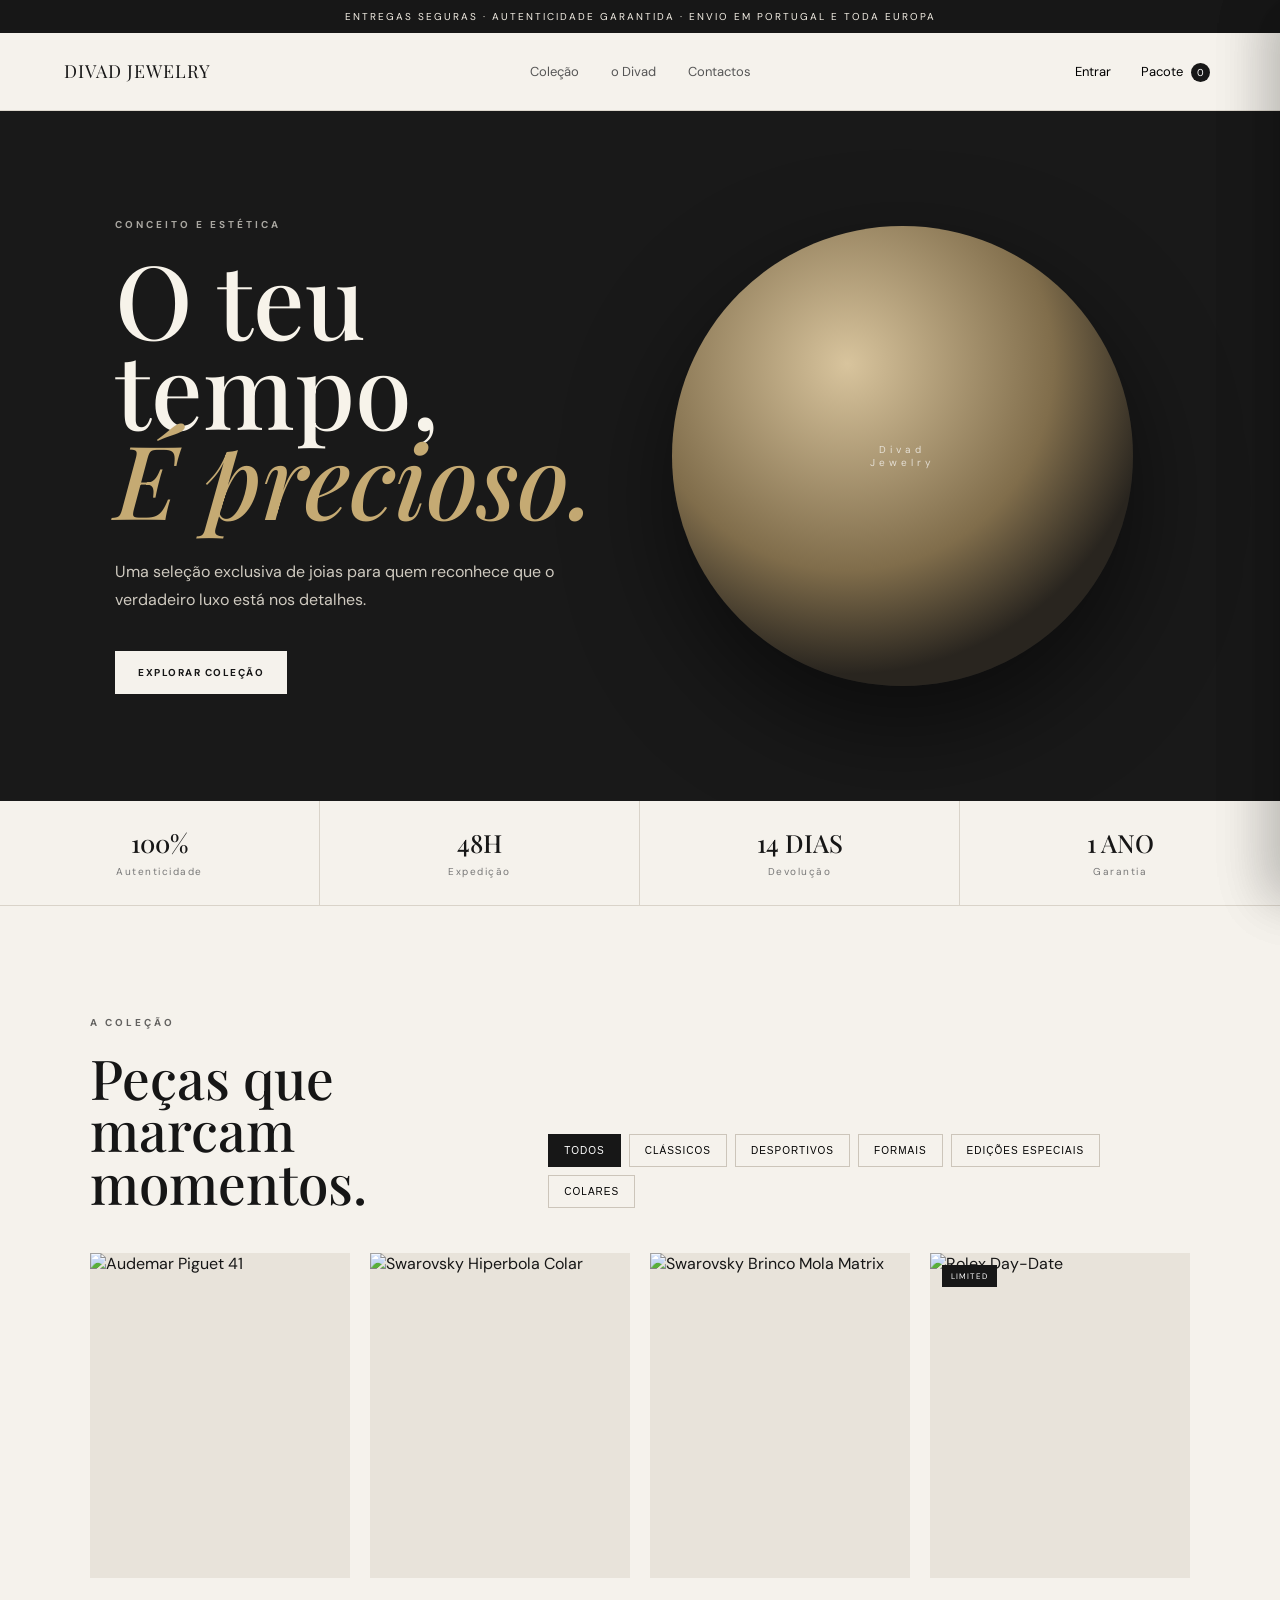
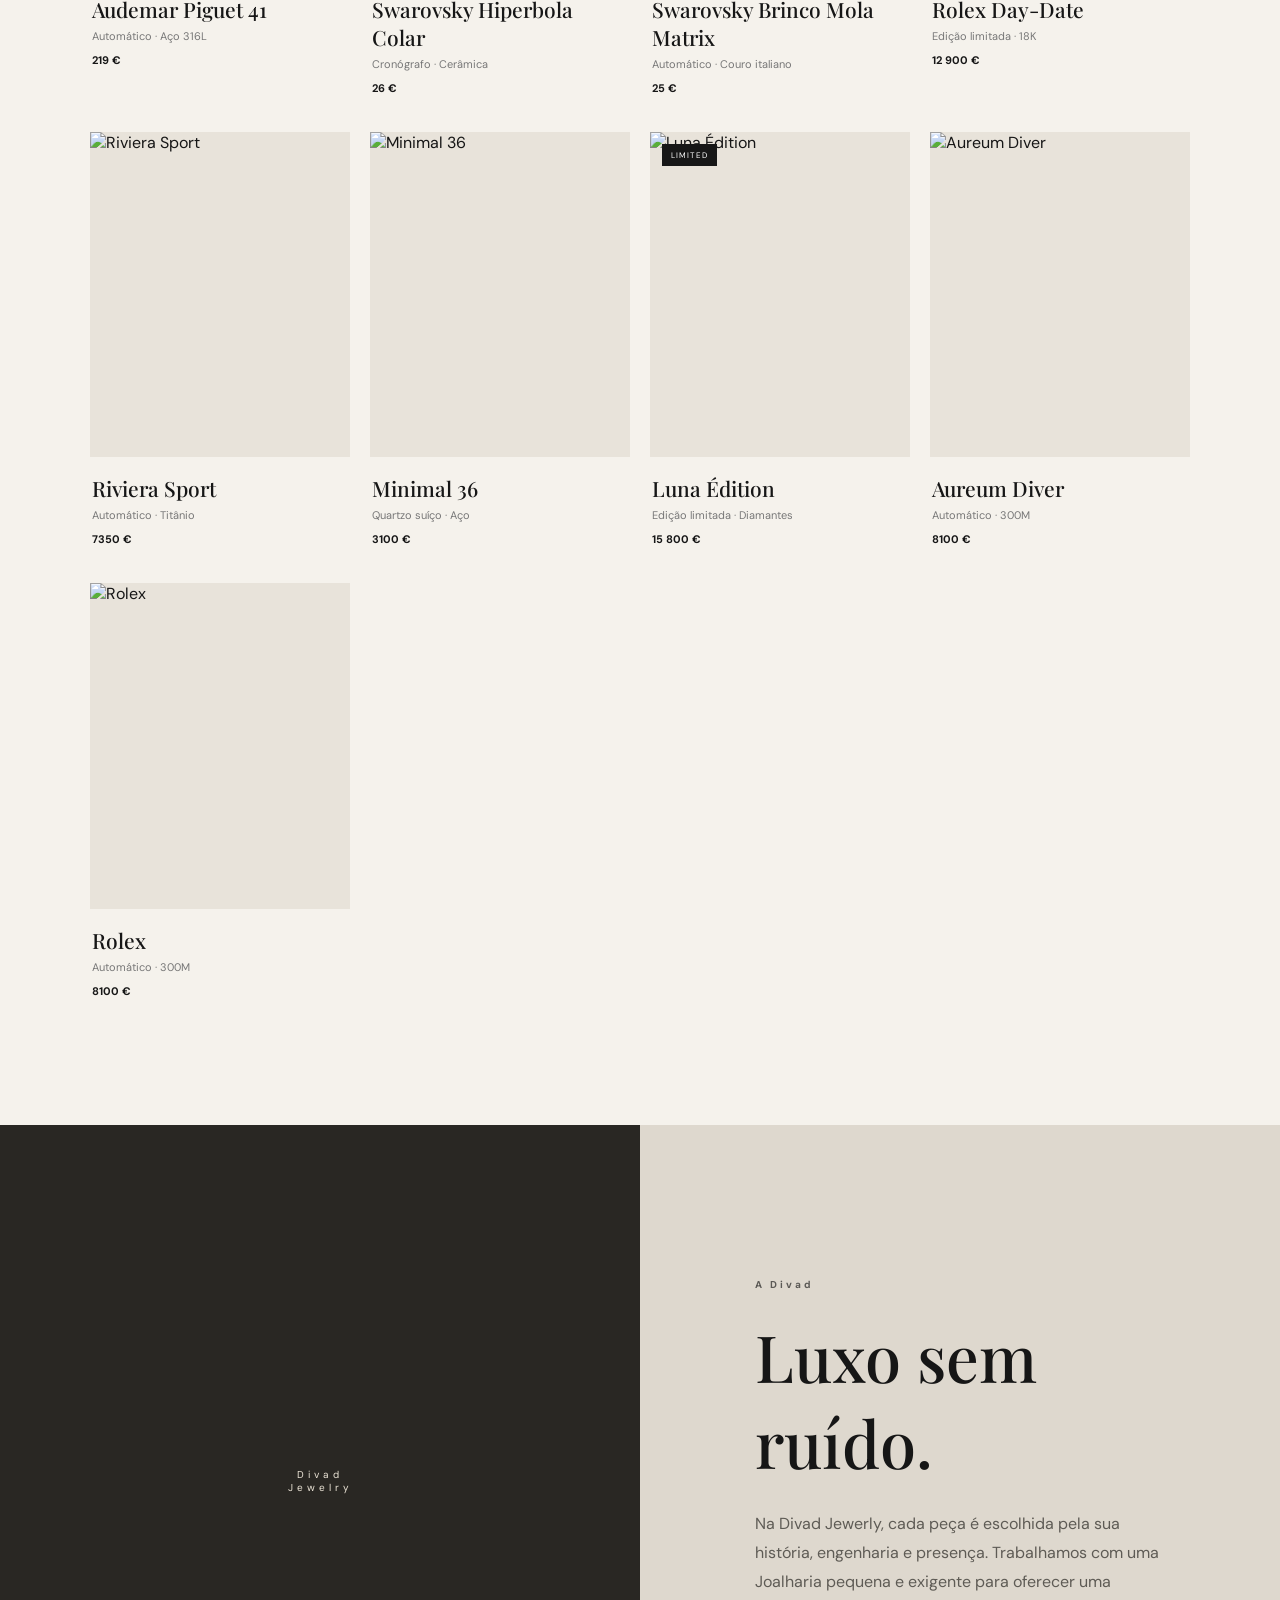
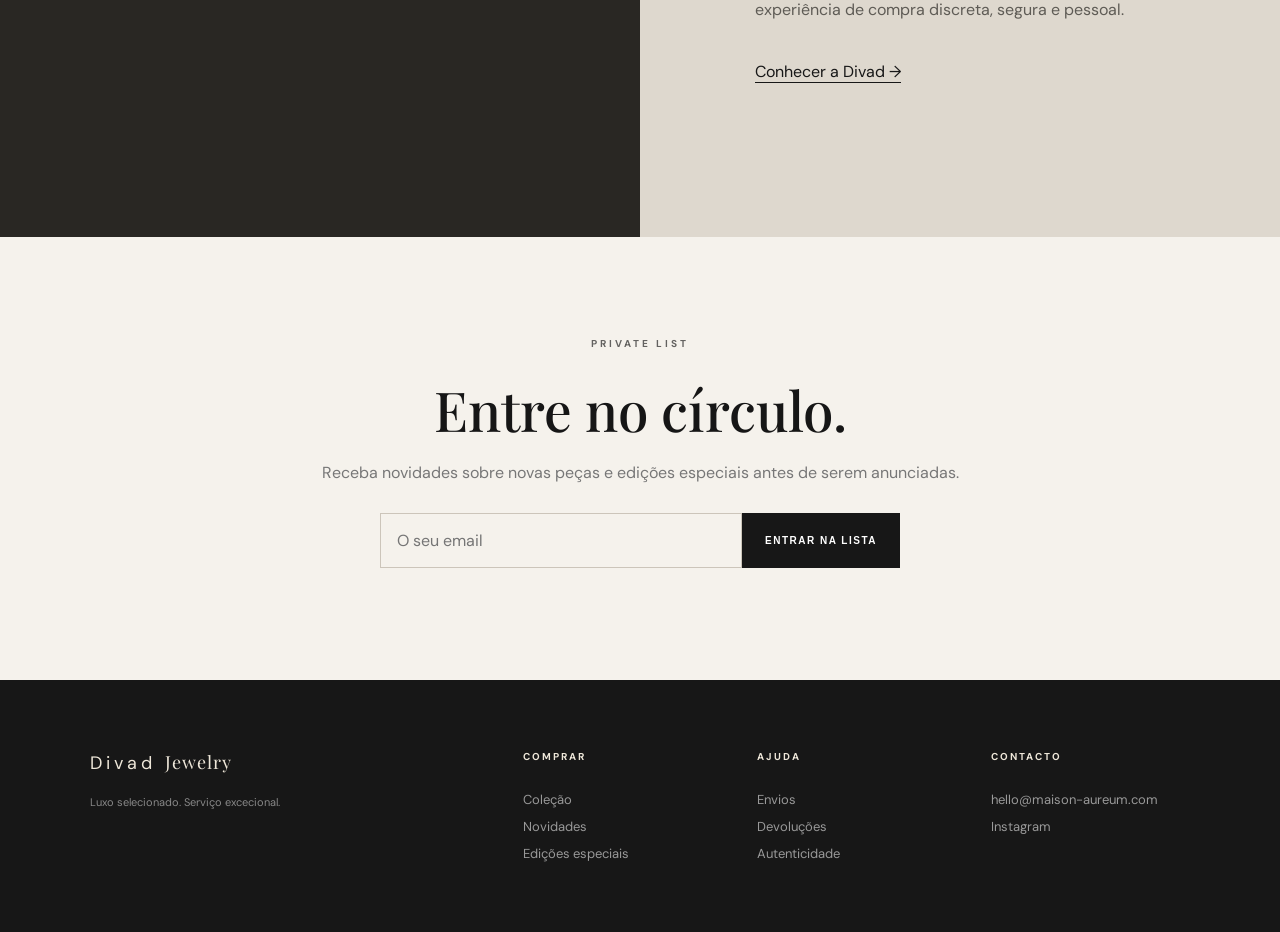
==== index.html @ b477781c "Add files via upload" ====
<!DOCTYPE html>
<html lang="pt-PT">
<head>
  <meta charset="UTF-8">
  <meta name="viewport" content="width=device-width, initial-scale=1.0">
  <meta name="description" content="Maison Aureum — relógios de luxo selecionados.">
  <title>Divad Jewerly — Relógios de Luxo</title>
  <link rel="preconnect" href="https://fonts.googleapis.com">
  <link rel="preconnect" href="https://fonts.gstatic.com" crossorigin>
  <link href="https://fonts.googleapis.com/css2?family=DM+Sans:wght@400;500;600;700&family=Playfair+Display:wght@500;600&display=swap" rel="stylesheet">
  <link rel="stylesheet" href="style.css">
  
  <!-- Biblioteca Oficial do Supabase CDN -->
  <script src="https://cdn.jsdelivr.net/npm/@supabase/supabase-js@2"></script>
  <script src="https://identity.netlify.com/v1/netlify-identity-widget.js"></script>
</head>
<body>
  <div class="announcement">ENTREGAS SEGURAS · AUTENTICIDADE GARANTIDA · ENVIO EM PORTUGAL E TODA EUROPA </div>

  <header class="header">
    <a class="logo" href="#"><span> DIVAD JEWELRY</span></a>
    <nav>
      <a href="#colecao">Coleção</a>
      <a href="#sobre">o Divad</a>
      <a href="#contactos">Contactos</a>
    </nav>
    <div class="header-actions">
      <button class="cart-btn" id="accountBtn">Entrar</button>
      <button class="cart-btn" id="openCart">Pacote <span id="cartCount">0</span></button>
    </div>
  </header>

  <main>
    <section class="hero">
      <div class="hero-copy">
        <p class="eyebrow">CONCEITO E ESTÉTICA </p>
        <h1>O teu tempo,<br><em>É precioso.</em></h1>
        <p>Uma seleção exclusiva de joias para quem reconhece que o verdadeiro luxo está nos detalhes.</p>
        <a class="btn btn-light" href="#colecao">Explorar coleção</a>
      </div>
      <div class="hero-watch">
        <div class="watch-orb"></div>
        <div class="watch-placeholder">Divad <br>Jewelry</div>
      </div>
    </section>

    <section class="trust">
      <div><strong>100%</strong><span>Autenticidade</span></div>
      <div><strong>48H</strong><span>Expedição</span></div>
      <div><strong>14 DIAS</strong><span>Devolução</span></div>
      <div><strong>1 ANO</strong><span>Garantia</span></div>
    </section>

    <section class="collection" id="colecao">
      <div class="section-head">
        <div>
          <p class="eyebrow">A COLEÇÃO</p>
          <h2>Peças que marcam<br>momentos.</h2>
        </div>
        <div class="filters">
          <button class="filter active" data-filter="all">Todos</button>
          <button class="filter" data-filter="classic">Clássicos</button>
          <button class="filter" data-filter="sport">Desportivos</button>
          <button class="filter" data-filter="sport">Formais</button>
          <button class="filter" data-filter="limited">Edições especiais</button>
          <button class="filter" data-filter="colares">Colares</button>
        </div>
      </div>
      <div class="products" id="products"></div>
    </section>

    <section class="editorial" id="sobre">
      <div class="editorial-image">Divad<br>Jewelry</div>
      <div class="editorial-copy">
        <p class="eyebrow">A Divad</p>
        <h2>Luxo sem ruído.</h2>
        <p>Na Divad Jewerly, cada peça é escolhida pela sua história, engenharia e presença. Trabalhamos com uma Joalharia pequena e exigente para oferecer uma experiência de compra discreta, segura e pessoal.</p>
        <a class="text-link" href="#contactos">Conhecer a Divad →</a>
      </div>
    </section>

    <section class="newsletter">
      <p class="eyebrow">PRIVATE LIST</p>
      <h2>Entre no círculo.</h2>
      <p>Receba novidades sobre novas peças e edições especiais antes de serem anunciadas.</p>
      <form id="newsletterForm">
        <input type="email" placeholder="O seu email" required>
        <button class="btn btn-dark" type="submit">Entrar na lista</button>
      </form>
      <small id="newsletterMsg"></small>
    </section>
  </main>

  <footer id="contactos">
    <div class="footer-brand">Divad <span>Jewelry</span><p>Luxo selecionado. Serviço excecional.</p></div>
    <div><h4>Comprar</h4><a href="#colecao">Coleção</a><a href="#">Novidades</a><a href="#">Edições especiais</a></div>
    <div><h4>Ajuda</h4><a href="#">Envios</a><a href="#">Devoluções</a><a href="#">Autenticidade</a></div>
    <div><h4>Contacto</h4><a href="mailto:hello@maison-aureum.com">hello@maison-aureum.com</a><a href="https://www.instagram.com/divadjewerly.pt?utm_source=ig_web_button_share_sheet&stkn=ZDNlZDc0MzIxNw==" target="_blank">Instagram</a></div>
  </footer>

  <aside class="cart" id="cart">
    <div class="cart-head"><h3>O seu saco</h3><button id="closeCart">×</button></div>
    <div id="cartItems" class="cart-items"><p class="empty">O seu saco está vazio.</p></div>
    <div class="cart-total"><span>Total</span><strong id="cartTotal">€0</strong></div>
    <button class="btn btn-dark checkout" id="checkout">Fazer encomenda</button>
    <small class="checkout-note">A encomenda é combinada comigo diretamente pelo WhatsApp.</small>
  </aside>

  <aside class="cart account" id="accountPanel">
    <div class="cart-head"><h3>A minha conta</h3><button id="closeAccount">×</button></div>
    <div class="cart-items account-body">
      <p class="account-email" id="accountEmail"></p>
      <form id="profileForm">
        <label>Nome completo<input id="pf-name" type="text" autocomplete="name"></label>
        <label>Telefone<input id="pf-phone" type="tel" autocomplete="tel"></label>
        <label>Morada<input id="pf-address" type="text" autocomplete="street-address"></label>
        <label>Código Postal<input id="pf-zip" type="text" autocomplete="postal-code"></label>
        <label>Cidade<input id="pf-city" type="text" autocomplete="address-level2"></label>
        <label>País<input id="pf-country" type="text" autocomplete="country-name"></label>
        <button class="btn btn-dark" type="submit">Guardar dados</button>
        <small id="profileMsg"></small>
      </form>
    </div>
    <button class="text-link logout-link" id="logoutBtn">Terminar sessão</button>
  </aside>


  <div class="overlay" id="overlay"></div>

  <div class="pquick" id="pquick">
    <div class="pquick-box">
      <button class="pquick-close" id="pquickClose" aria-label="Fechar">×</button>
      <div class="pquick-gallery">
        <div class="pquick-main">
          <img id="pquickMainImg" src="" alt="">
          <div class="pquick-nav" id="pquickNav">
            <button id="pquickPrev" aria-label="Foto anterior">‹</button>
            <button id="pquickNext" aria-label="Foto seguinte">›</button>
          </div>
        </div>
        <div class="pquick-thumbs" id="pquickThumbs"></div>
      </div>
      <div class="pquick-info">
        <h3 id="pquickName"></h3>
        <p id="pquickDesc"></p>
        <p class="price" id="pquickPrice"></p>
        <button class="btn btn-dark" id="pquickAdd">Adicionar ao saco</button>
      </div>
    </div>
  </div>

  <script src="script.js"></script>
</body>
</html>
---- style.css ----
*{box-sizing:border-box}html
{scroll-behavior:smooth}
body{margin:0;background:#f5f2ec;color:#161616;font-family:"DM Sans",sans-serif}
.announcement{background:#171717;color:#f4efe5;text-align:center;font-size:10px;letter-spacing:2px;padding:10px}
.header{height:78px;padding:0 5vw;display:flex;align-items:center;justify-content:space-between;border-bottom:1px solid #ddd7cd;background:#f5f2ec;position:sticky;top:0;z-index:10}
.logo{font-size:18px;letter-spacing:4px;color:#171717;text-decoration:none}
.logo span,.footer-brand span{font-family:"Playfair Display",serif;letter-spacing:1px}
nav{display:flex;gap:32px}
nav a,.footer-brand~div a{color:#555;text-decoration:none;font-size:13px}
.cart-btn{border:0;background:none;cursor:pointer;font:inherit;font-size:13px}
.cart-btn span{background:#171717;color:white;border-radius:50%;font-size:10px;padding:3px 6px;margin-left:5px}
.hero{min-height:690px;background:#191919;color:#f7f3ea;display:grid;grid-template-columns:1fr 1fr;padding:8vw 9vw;overflow:hidden}
.hero-copy{align-self:center;max-width:570px}
.eyebrow{font-size:10px;letter-spacing:3px;font-weight:700;margin:0 0 22px;opacity:.65}
.hero h1,h2{font-family:"Playfair Display",serif;font-weight:500}
.hero h1{font-size:clamp(58px,8vw,112px);line-height:.88;margin:0 0 35px}
.hero h1 em{font-weight:500;color:#c5aa73}
.hero-copy>p:not(.eyebrow){max-width:460px;line-height:1.7;color:#cfcac0;margin-bottom:38px}
.btn{border:0;padding:15px 23px;text-transform:uppercase;letter-spacing:1.5px;font-size:10px;font-weight:700;cursor:pointer;text-decoration:none;display:inline-block}
.btn-light{background:#f5f2ec;color:#161616}
.btn-dark{background:#171717;color:#fff}
.hero-watch{position:relative;display:grid;place-items:center}
.watch-orb{width:min(36vw,470px);height:min(36vw,470px);border-radius:50%;background:radial-gradient(circle at 38% 30%,#d8c49d,#806d4b 48%,#29251f 72%);box-shadow:0 40px 100px #0008}
.watch-placeholder{position:absolute;text-align:center;letter-spacing:4px;font-size:10px;color:#fff;opacity:.7}
.trust{display:grid;grid-template-columns:repeat(4,1fr);border-bottom:1px solid #d9d3c9}
.trust div{padding:25px;text-align:center;border-right:1px solid #d9d3c9}
.trust div:last-child{border:0}
.trust strong{display:block;font-family:"Playfair Display";font-size:25px;font-weight:500}
.trust span{font-size:10px;letter-spacing:1.5px;color:#777}
.collection{padding:110px 7vw}
.section-head{display:flex;justify-content:space-between;align-items:end;margin-bottom:45px}
.section-head h2{font-size:55px;line-height:.95;margin:0}
.filters{display:flex;gap:8px;flex-wrap:wrap}
.filter{background:transparent;border:1px solid #ccc5ba;padding:10px 15px;font-size:10px;letter-spacing:1px;text-transform:uppercase;cursor:pointer}
.filter.active{background:#171717;color:#fff;border-color:#171717}
.products{display:grid;grid-template-columns:repeat(4,1fr);gap:20px}
.product{cursor:pointer}
.product-img{aspect-ratio:4/5;background:#e8e3da;display:grid;place-items:center;position:relative;overflow:hidden}
.product-img:after{content:"";width:58%;height:58%;border-radius:50%;background:radial-gradient(circle,#b8a276,#5d513c);box-shadow:0 25px 40px #5554}
.product-img:has(img):after{display:none}
.product-img img{position:absolute;inset:0;width:100%;height:100%;object-fit:cover;z-index:0}
.badge{position:absolute;top:12px;left:12px;background:#171717;color:white;padding:6px 9px;font-size:8px;letter-spacing:1px}
.product-info{padding:17px 2px}
.product-info h3{font-family:"Playfair Display";font-size:21px;font-weight:500;margin:0 0 6px}
.product-info p{font-size:11px;color:#777;margin:0}
.price{font-weight:700!important;color:#171717!important;margin-top:10px!important}
.editorial{display:grid;grid-template-columns:1fr 1fr;min-height:600px;background:#ded8ce}
.editorial-image{display:grid;place-items:center;background:#292723;color:#eee7d9;letter-spacing:4px;font-size:10px;text-align:center}
.editorial-copy{padding:12vw 9vw;align-self:center}
.editorial-copy h2{font-size:65px;margin:0 0 25px}
.editorial-copy>p:not(.eyebrow){max-width:470px;line-height:1.8;color:#5e5b55}
.text-link{display:inline-block;color:#171717;margin-top:20px;text-decoration:none;border-bottom:1px solid}
.newsletter{text-align:center;padding:100px 20px}
.newsletter h2{font-size:55px;margin:0 0 15px}
.newsletter>p:not(.eyebrow){color:#777}
.newsletter form{display:flex;max-width:520px;margin:30px auto 0}
.newsletter input{flex:1;border:1px solid #ccc5ba;background:transparent;padding:16px;font:inherit}
.newsletter small{display:block;margin-top:12px;color:#777}
footer{background:#171717;color:#eee7d9;display:grid;grid-template-columns:2fr repeat(3,1fr);gap:35px;padding:70px 7vw}
.footer-brand{font-size:18px;letter-spacing:4px}
.footer-brand p{font-size:11px;letter-spacing:0;color:#888;margin-top:20px}
.footer-brand~div h4{font-size:10px;letter-spacing:2px;text-transform:uppercase;margin:0 0 18px}
.footer-brand~div{display:flex;flex-direction:column;gap:10px}
.footer-brand~div a{color:#999}
.cart{position:fixed;z-index:30;right:0;top:0;height:100vh;width:min(430px,100%);background:#f5f2ec;padding:28px;transform:translateX(100%);transition:.3s;box-shadow:-15px 0 50px #0002}
.cart.open{transform:none}
.cart-head{display:flex;justify-content:space-between;align-items:center;border-bottom:1px solid #d8d1c6;padding-bottom:20px}
.cart-head h3{font-family:"Playfair Display";font-size:28px;margin:0}
.cart-head button{border:0;background:none;font-size:28px;cursor:pointer}
.cart-items{padding:20px 0;min-height:55vh}
.empty{text-align:center;color:#888;margin-top:100px}
.cart-row{display:grid;grid-template-columns:70px 1fr auto;gap:14px;align-items:center;margin-bottom:18px}.cart-thumb{width:70px;height:85px;background:#ddd6ca}
.cart-row h4{font-family:"Playfair Display";font-size:17px;margin:0 0 5px}
.cart-row p{font-size:11px;color:#777;margin:0}
.remove{border:0;background:none;color:#888;cursor:pointer}
.cart-total{display:flex;justify-content:space-between;border-top:1px solid #d8d1c6;padding:18px 0;font-size:14px}
.checkout{width:100%}
.checkout-note{display:block;text-align:center;color:#888;margin-top:10px}.overlay{position:fixed;inset:0;background:#0007;z-index:20;display:none}
.overlay.show{display:block}@media(max-width:850px){nav{display:none}.hero{grid-template-columns:1fr;min-height:auto;padding:80px 8vw}
.hero-watch{margin-top:70px}
.watch-orb{width:70vw;height:70vw}
.products{grid-template-columns:repeat(2,1fr)}
.section-head{display:block}
.filters{margin-top:30px}
.editorial{grid-template-columns:1fr}
.editorial-image{min-height:400px}
.trust{grid-template-columns:repeat(2,1fr)}
.trust div:nth-child(2){border-right:0}
.trust div:nth-child(-n+2){border-bottom:1px solid #d9d3c9}
footer{grid-template-columns:1fr 1fr}}@media(max-width:520px){.header{padding:0 20px}.hero h1{font-size:58px}
.section-head h2,.editorial-copy h2,.newsletter h2{font-size:44px}
.products{grid-template-columns:1fr 1fr;gap:12px}
.product-info h3{font-size:17px}
.collection{padding:75px 20px}
.editorial-copy{padding:75px 25px}
.newsletter form{display:block}
.newsletter input,.newsletter .btn{width:100%}footer{grid-template-columns:1fr;padding:55px 25px}
.trust div{padding:20px 10px}}
/* --- Cart thumbnail image --- */
.cart-thumb{overflow:hidden}
.cart-thumb img{width:100%;height:100%;object-fit:cover;display:block}

/* --- Product quick-view gallery --- */
.pquick{position:fixed;inset:0;z-index:30;display:none;place-items:center;padding:4vw}
.pquick.open{display:grid}
.pquick-box{background:#f5f2ec;max-width:920px;width:100%;max-height:90vh;overflow:auto;display:grid;grid-template-columns:1.1fr 1fr;position:relative;box-shadow:0 30px 80px #0006}
.pquick-close{position:absolute;top:10px;right:14px;border:0;background:none;font-size:30px;line-height:1;cursor:pointer;color:#171717;z-index:2}
.pquick-gallery{background:#e8e3da;display:flex;flex-direction:column}
.pquick-main{position:relative;aspect-ratio:4/5;background:#e8e3da;display:grid;place-items:center;overflow:hidden}
.pquick-main img{width:100%;height:100%;object-fit:cover}
.pquick-nav{position:absolute;inset:0;display:flex;align-items:center;justify-content:space-between;padding:0 10px;pointer-events:none}
.pquick-nav button{pointer-events:auto;width:38px;height:38px;border-radius:50%;border:0;background:#fffc;font-size:20px;cursor:pointer}
.pquick-thumbs{display:flex;gap:8px;padding:12px;flex-wrap:wrap}
.pquick-thumb{width:60px;height:70px;border:2px solid transparent;padding:0;cursor:pointer;background:#ddd6ca;overflow:hidden;border-radius:2px}
.pquick-thumb img{width:100%;height:100%;object-fit:cover;display:block}
.pquick-thumb.active{border-color:#171717}
.pquick-info{padding:40px 34px;display:flex;flex-direction:column;align-items:flex-start}
.pquick-info h3{font-family:"Playfair Display";font-size:26px;font-weight:500;margin:0 0 10px}
.pquick-info p{font-size:13px;color:#777;margin:0 0 14px}
.pquick-info .price{margin-bottom:26px!important}
.pquick-info .btn{width:100%}
@media(max-width:700px){.pquick-box{grid-template-columns:1fr}.pquick-box{max-height:94vh}}

/* --- Header actions (account + cart) --- */
.header-actions{display:flex;align-items:center;gap:18px}

/* --- Account panel / profile form --- */
.account-email{font-size:12px;color:#777;margin:0 0 22px}
#profileForm{display:flex;flex-direction:column;gap:16px}
#profileForm label{font-size:11px;letter-spacing:1px;color:#777;display:flex;flex-direction:column;gap:6px}
#profileForm input{font:inherit;font-size:14px;padding:11px 12px;border:1px solid #d8d1c6;background:#fff;color:#161616}
#profileForm input:focus{outline:2px solid #171717;outline-offset:1px}
#profileForm .btn{margin-top:6px}
#profileMsg{color:#5e8f5e;font-size:12px}
.logout-link{display:block;width:100%;text-align:center;border:0;background:none;padding:14px 0 4px;cursor:pointer;color:#888;font-size:12px;text-decoration:underline}

/* --- Checkout modal --- */
.checkout-box{grid-template-columns:1fr;max-width:480px}
.checkout-content{padding:44px 34px}
.checkout-content h3{font-family:"Playfair Display";font-size:24px;font-weight:500;margin:0 0 10px}
.checkout-total{font-size:14px;color:#555;margin:0 0 24px}
.checkout-total strong{color:#171717}
.pay-methods{display:flex;gap:10px;margin-bottom:22px}
.pay-method-btn{flex:1;padding:12px;border:1px solid #d8d1c6;background:#fff;font:inherit;font-size:13px;letter-spacing:.5px;cursor:pointer}
.pay-method-btn.active{background:#171717;color:#fff;border-color:#171717}
.pay-box{display:none}
.pay-box.active{display:block}
.pay-box label{font-size:11px;letter-spacing:1px;color:#777;display:flex;flex-direction:column;gap:6px;margin-bottom:14px}
.pay-box input{font:inherit;font-size:14px;padding:11px 12px;border:1px solid #d8d1c6;background:#fff;color:#161616;width:100%}
#mbwayStatus{font-size:12px;color:#777;margin-top:10px}
#checkoutMsg{font-size:13px;margin-top:18px}
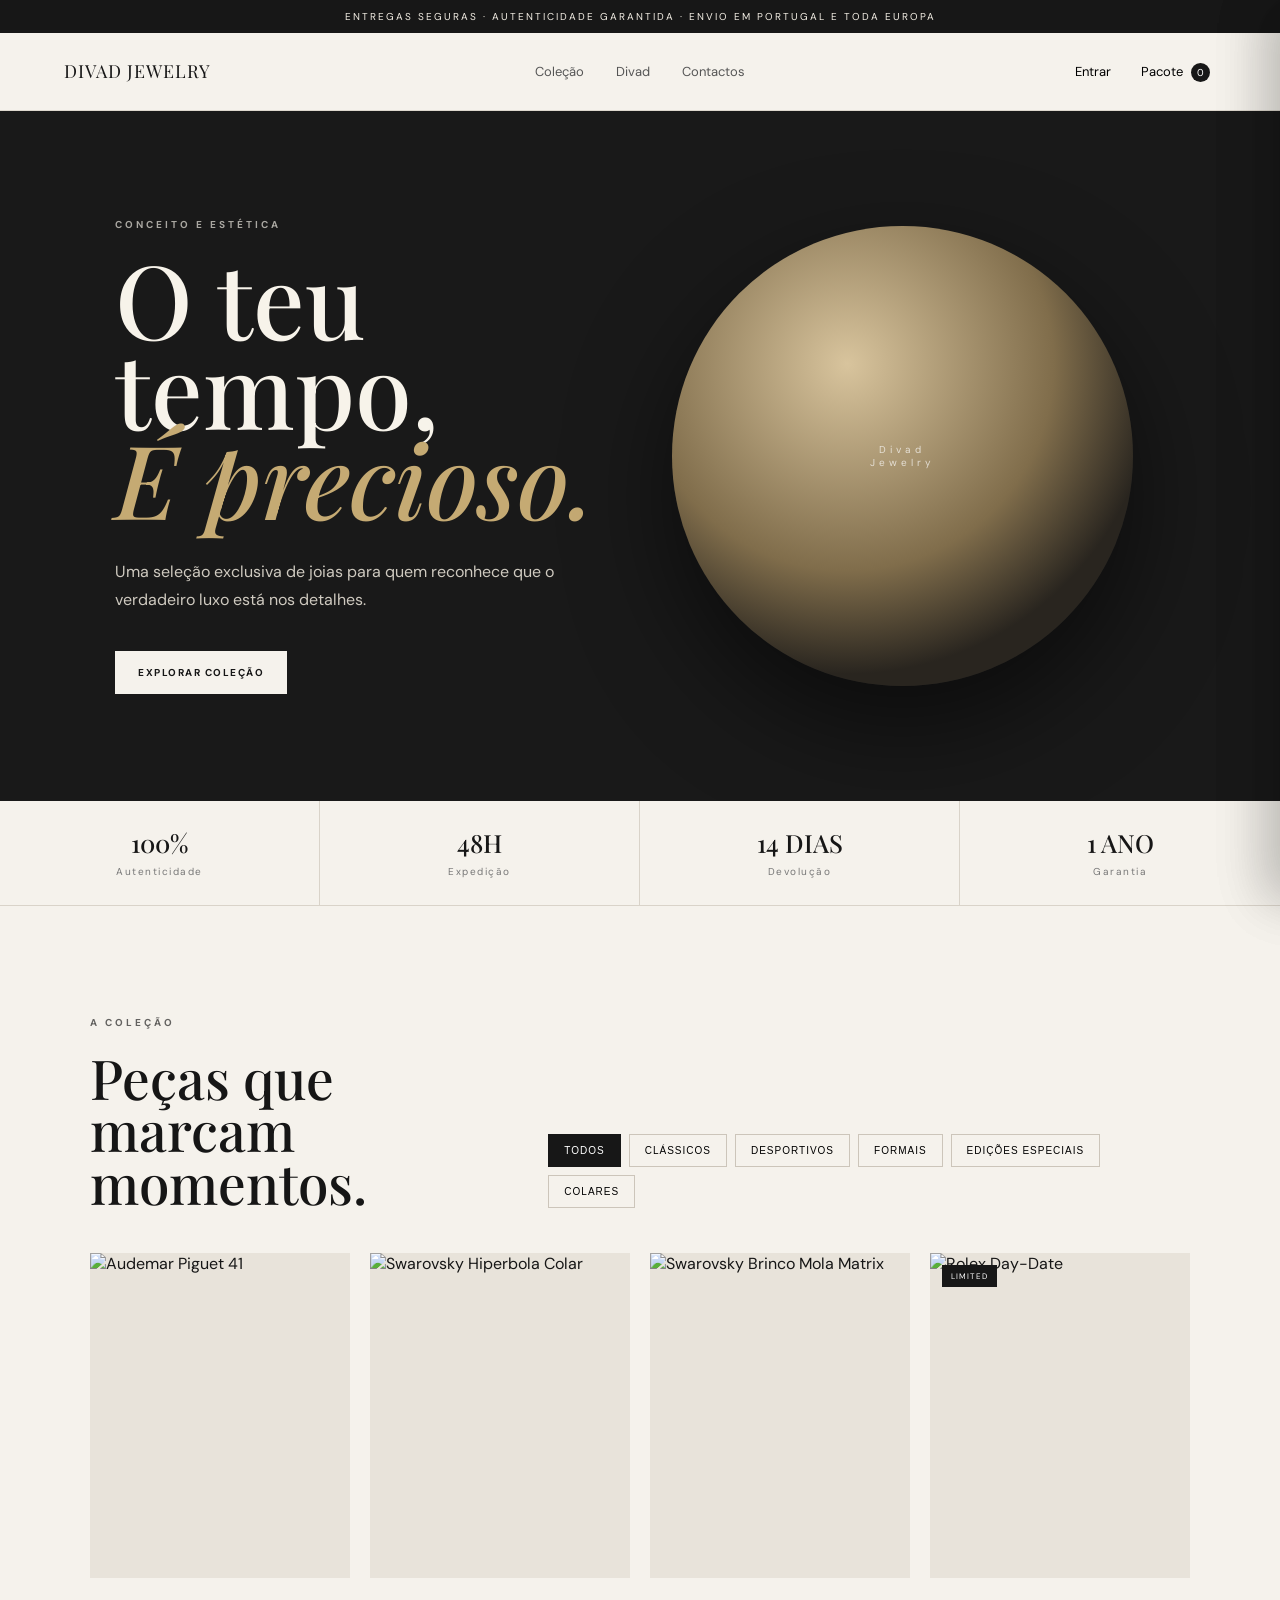
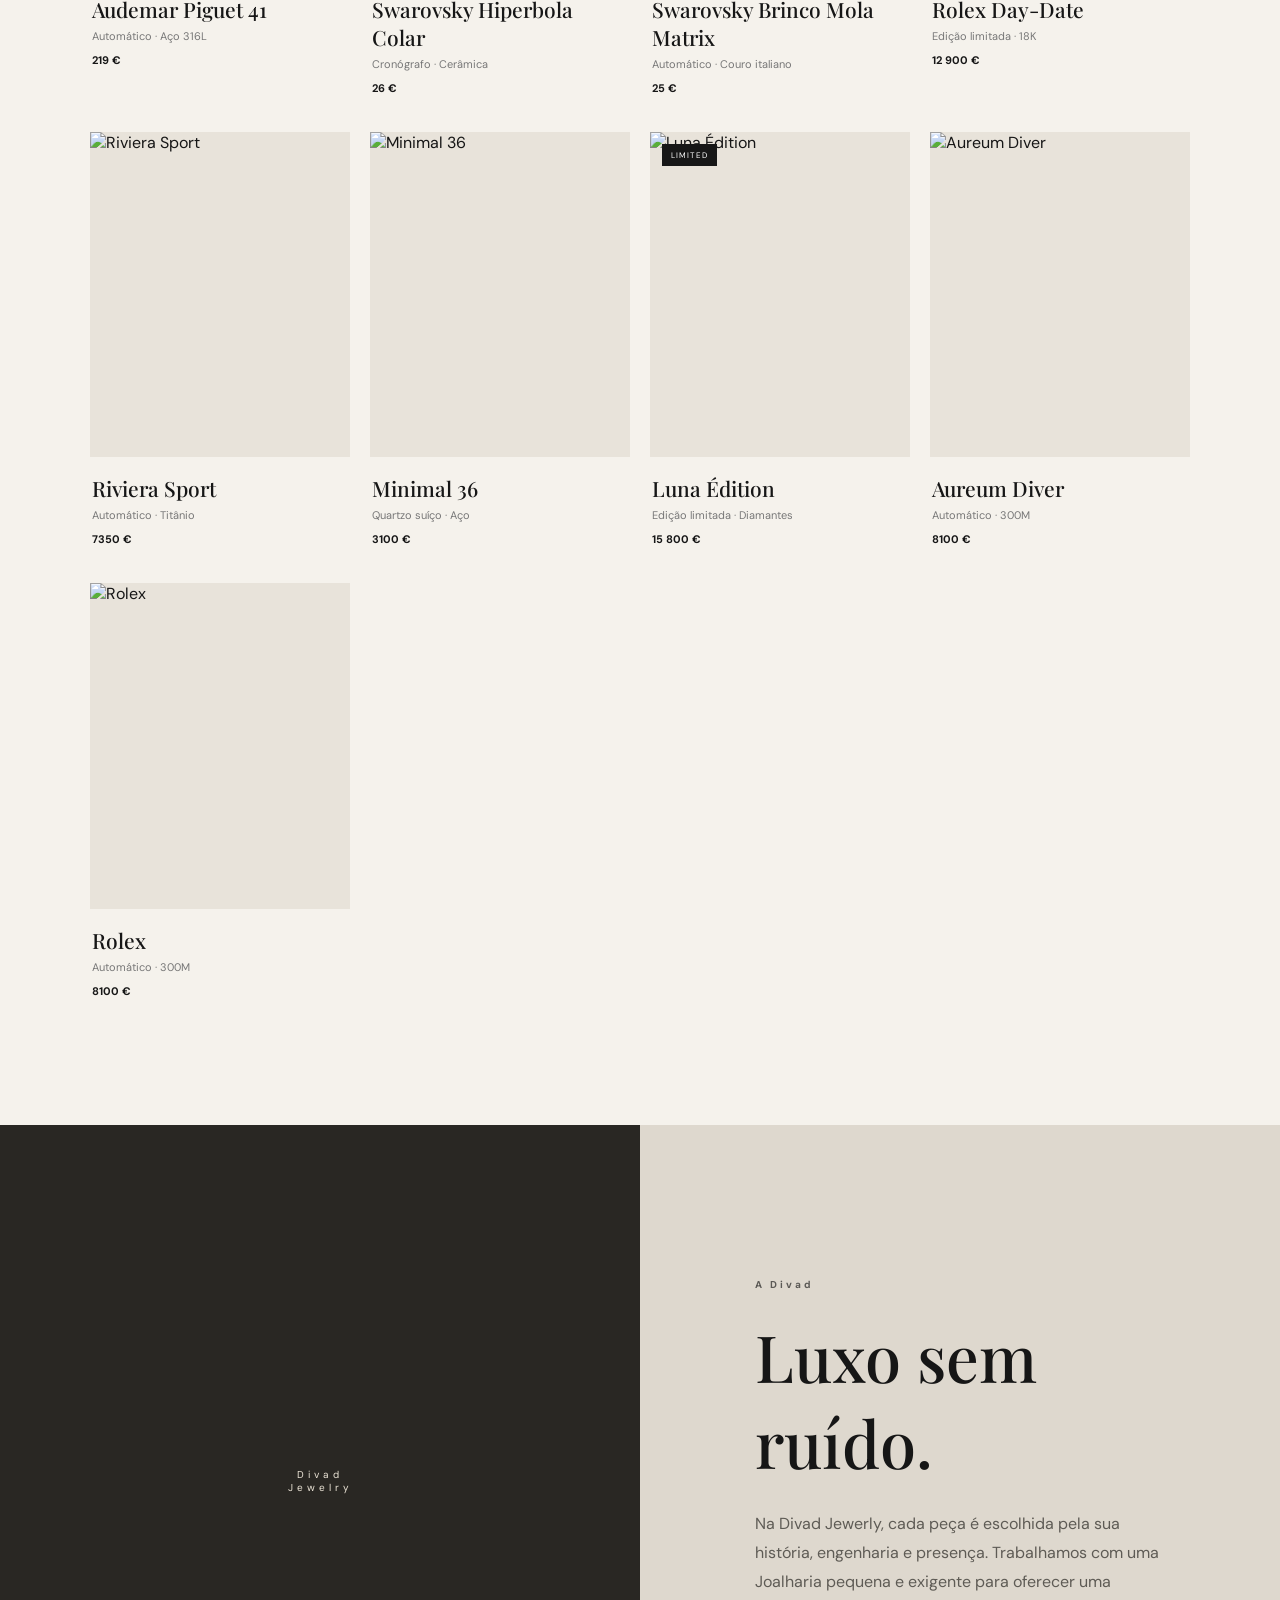
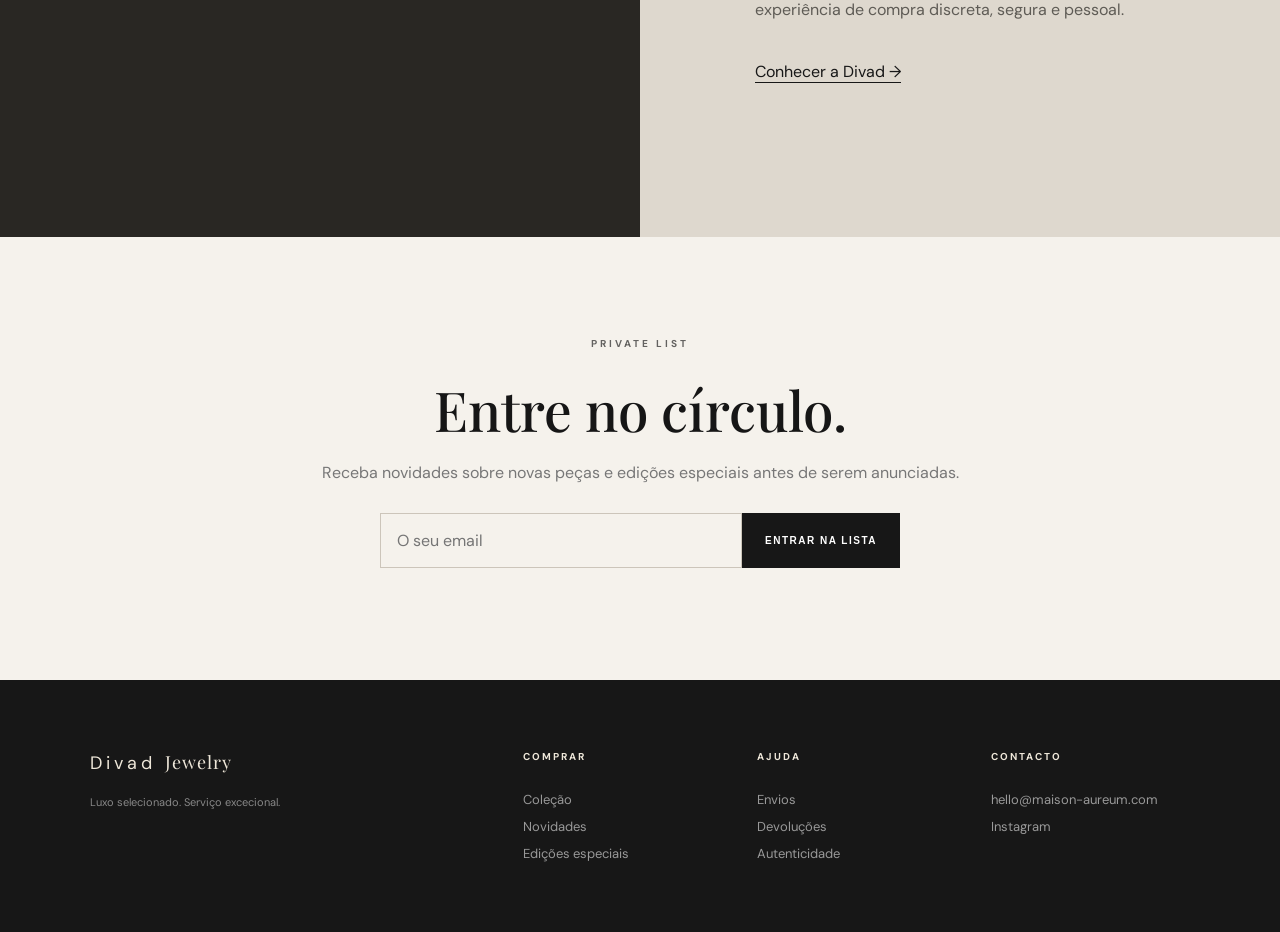
==== commit 0499e5ba: "primeiro" ====
--- a/index.html
+++ b/index.html
@@ -21,7 +21,7 @@
     <a class="logo" href="#"><span> DIVAD JEWELRY</span></a>
     <nav>
       <a href="#colecao">Coleção</a>
-      <a href="#sobre">o Divad</a>
+      <a href="#sobre"> Divad</a>
       <a href="#contactos">Contactos</a>
     </nav>
     <div class="header-actions">
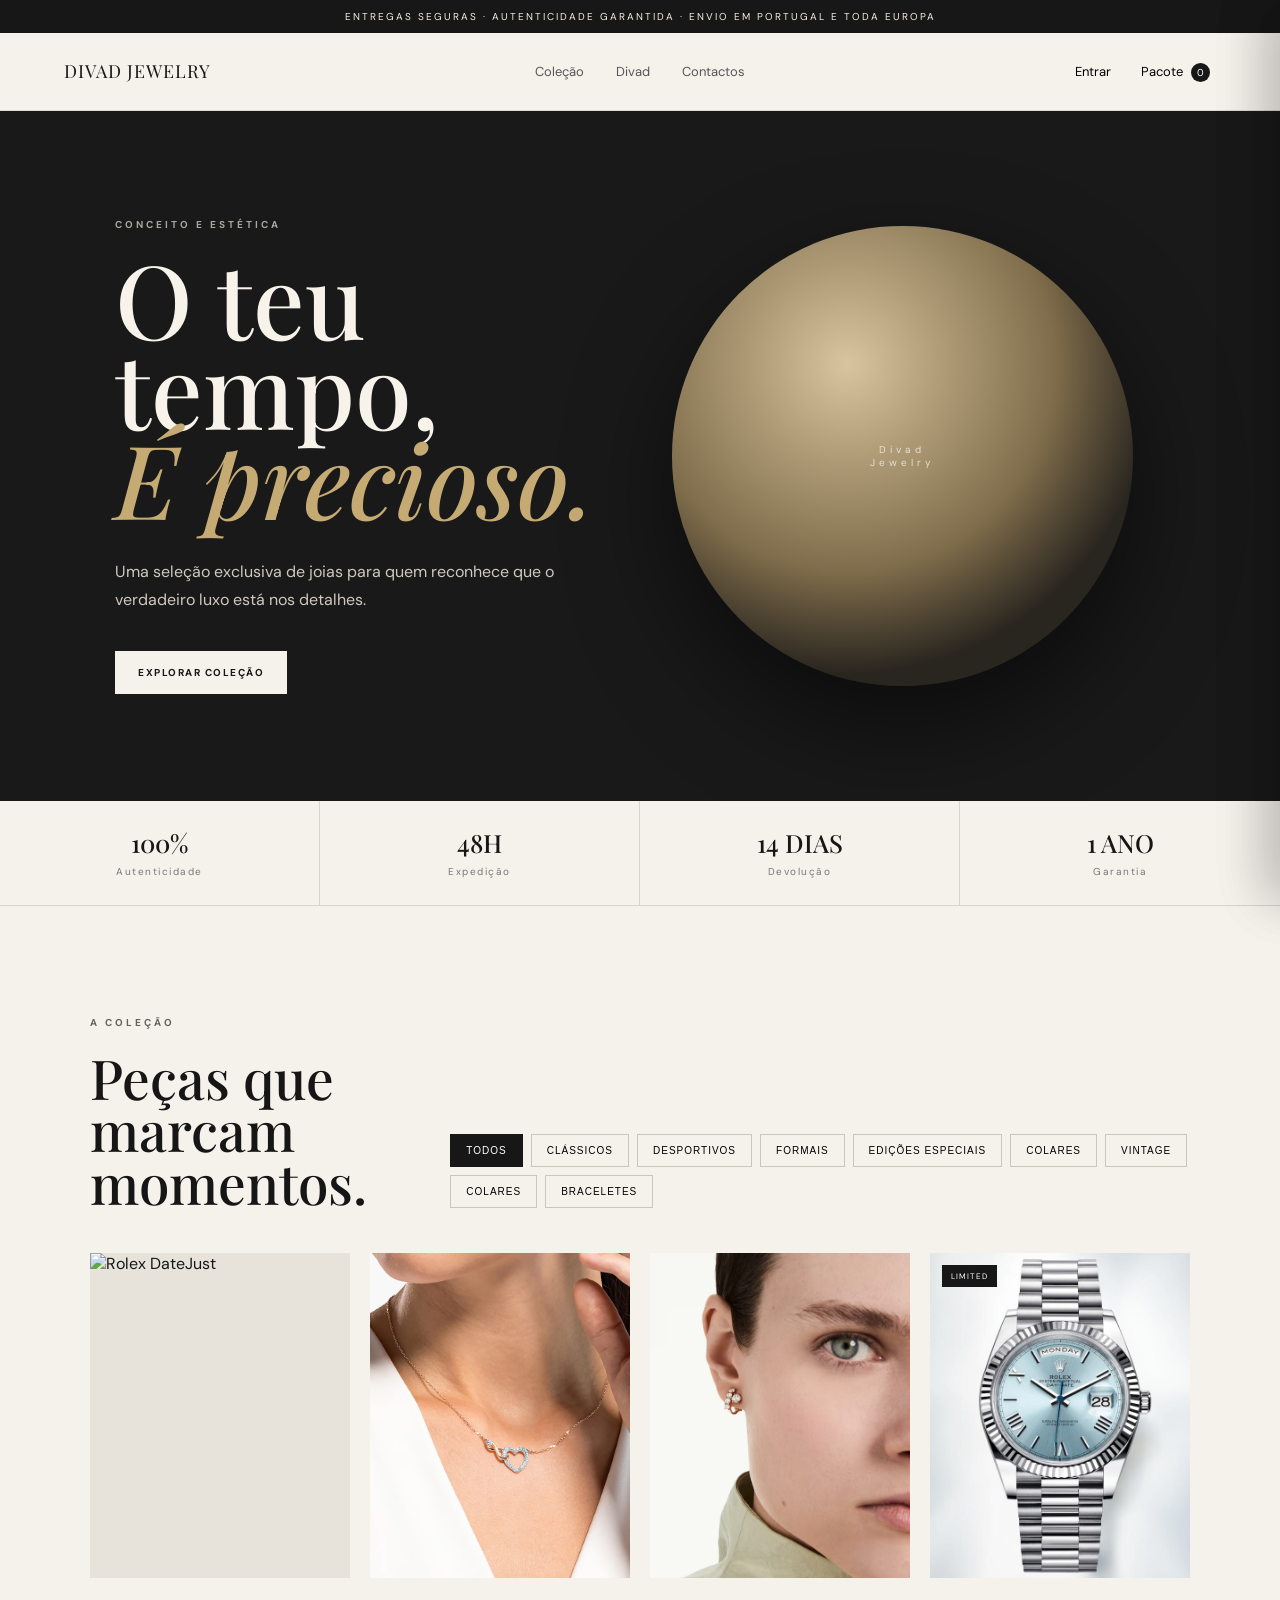
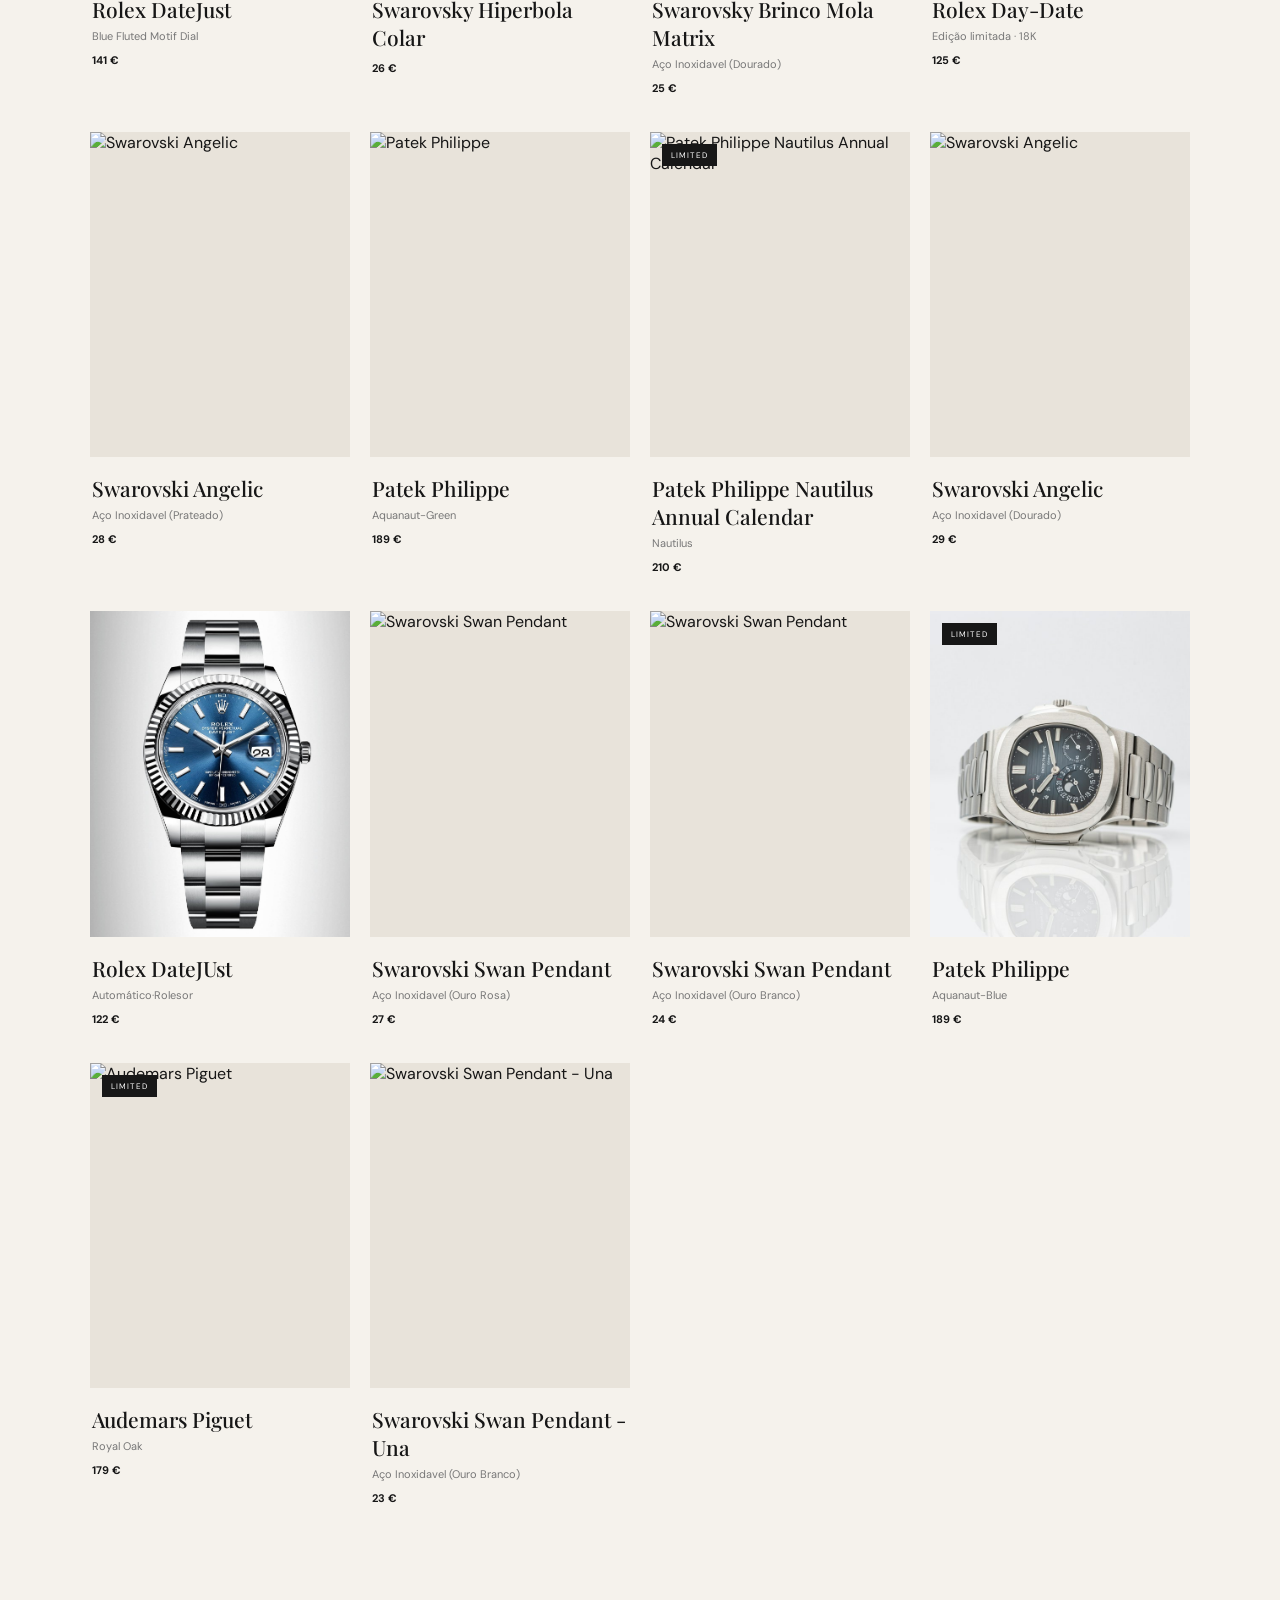
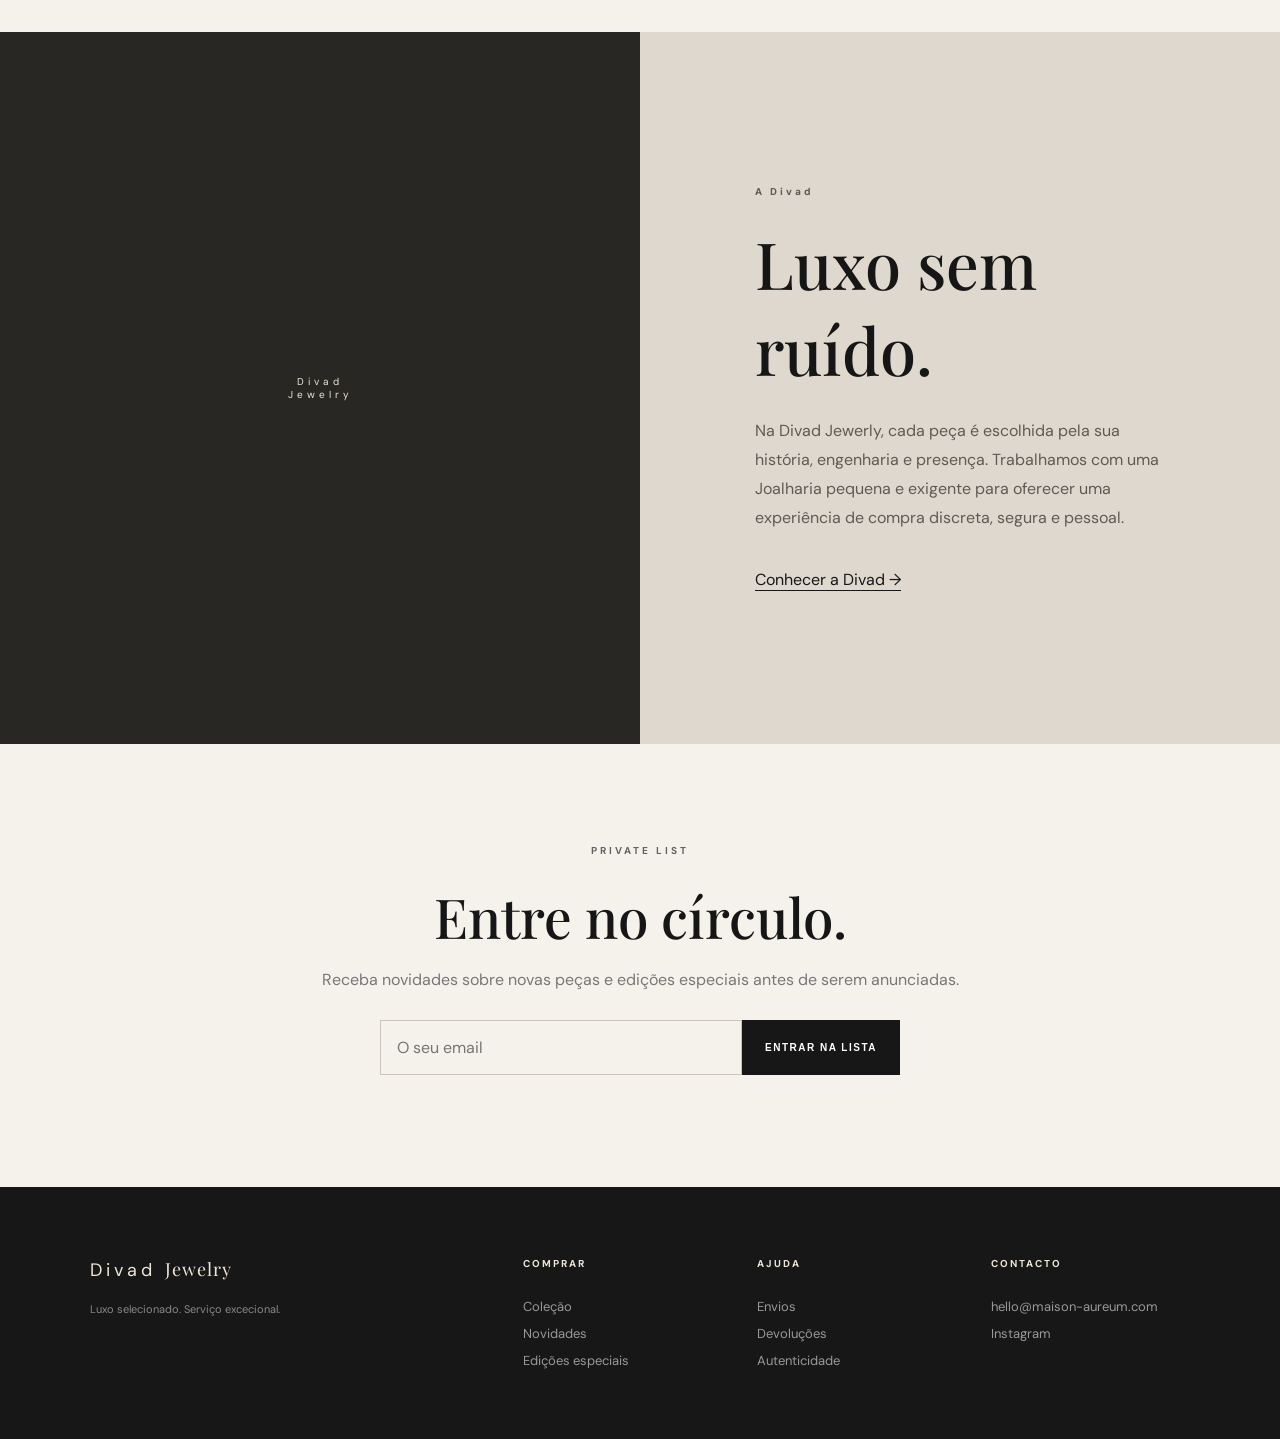
==== commit 1418e707: "Add vintage and bracelet filter buttons to index.html" ====
--- a/index.html
+++ b/index.html
@@ -64,6 +64,9 @@
           <button class="filter" data-filter="sport">Formais</button>
           <button class="filter" data-filter="limited">Edições especiais</button>
           <button class="filter" data-filter="colares">Colares</button>
+          <button class="filter" data-filter="colares">Vintage</button>
+          <button class="filter" data-filter="colares">Colares</button>
+          <button class="filter" data-filter="colares">Braceletes</button>
         </div>
       </div>
       <div class="products" id="products"></div>
@@ -151,4 +154,4 @@
 
   <script src="script.js"></script>
 </body>
-</html>+</html>
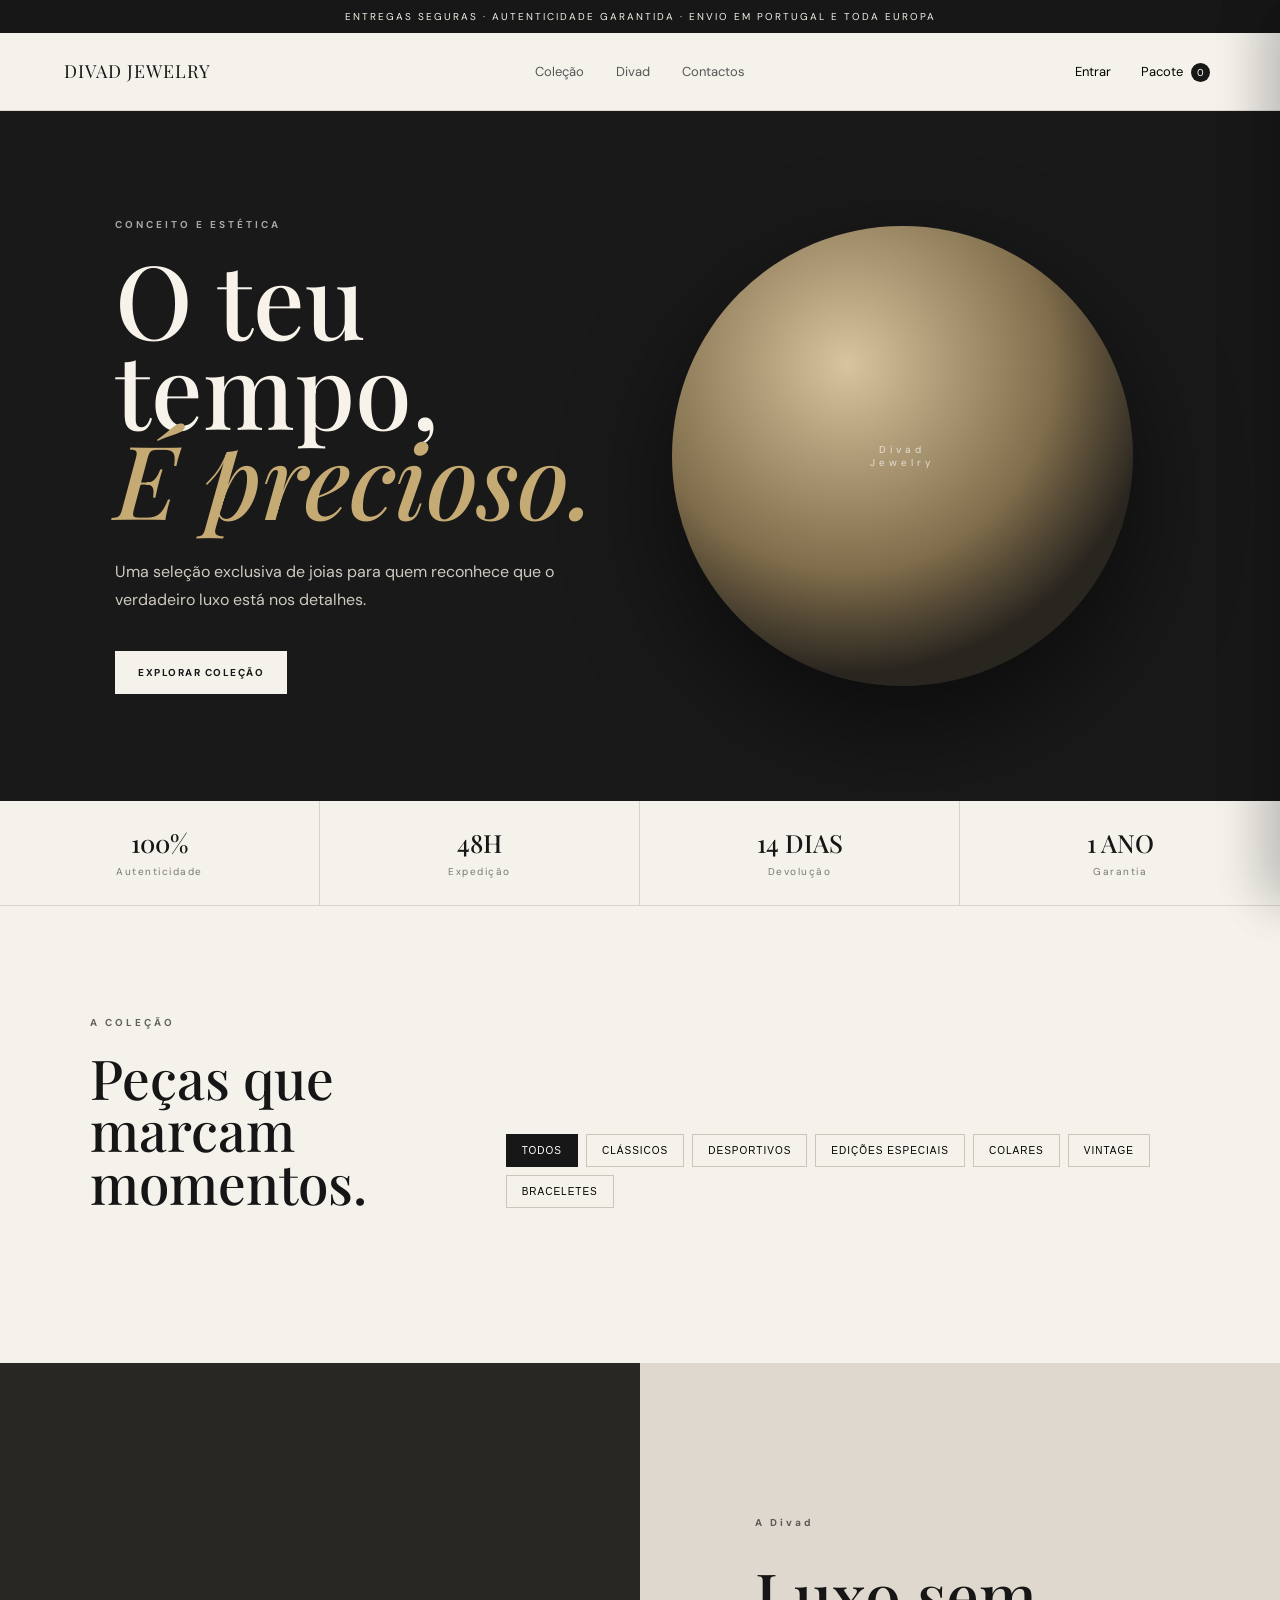
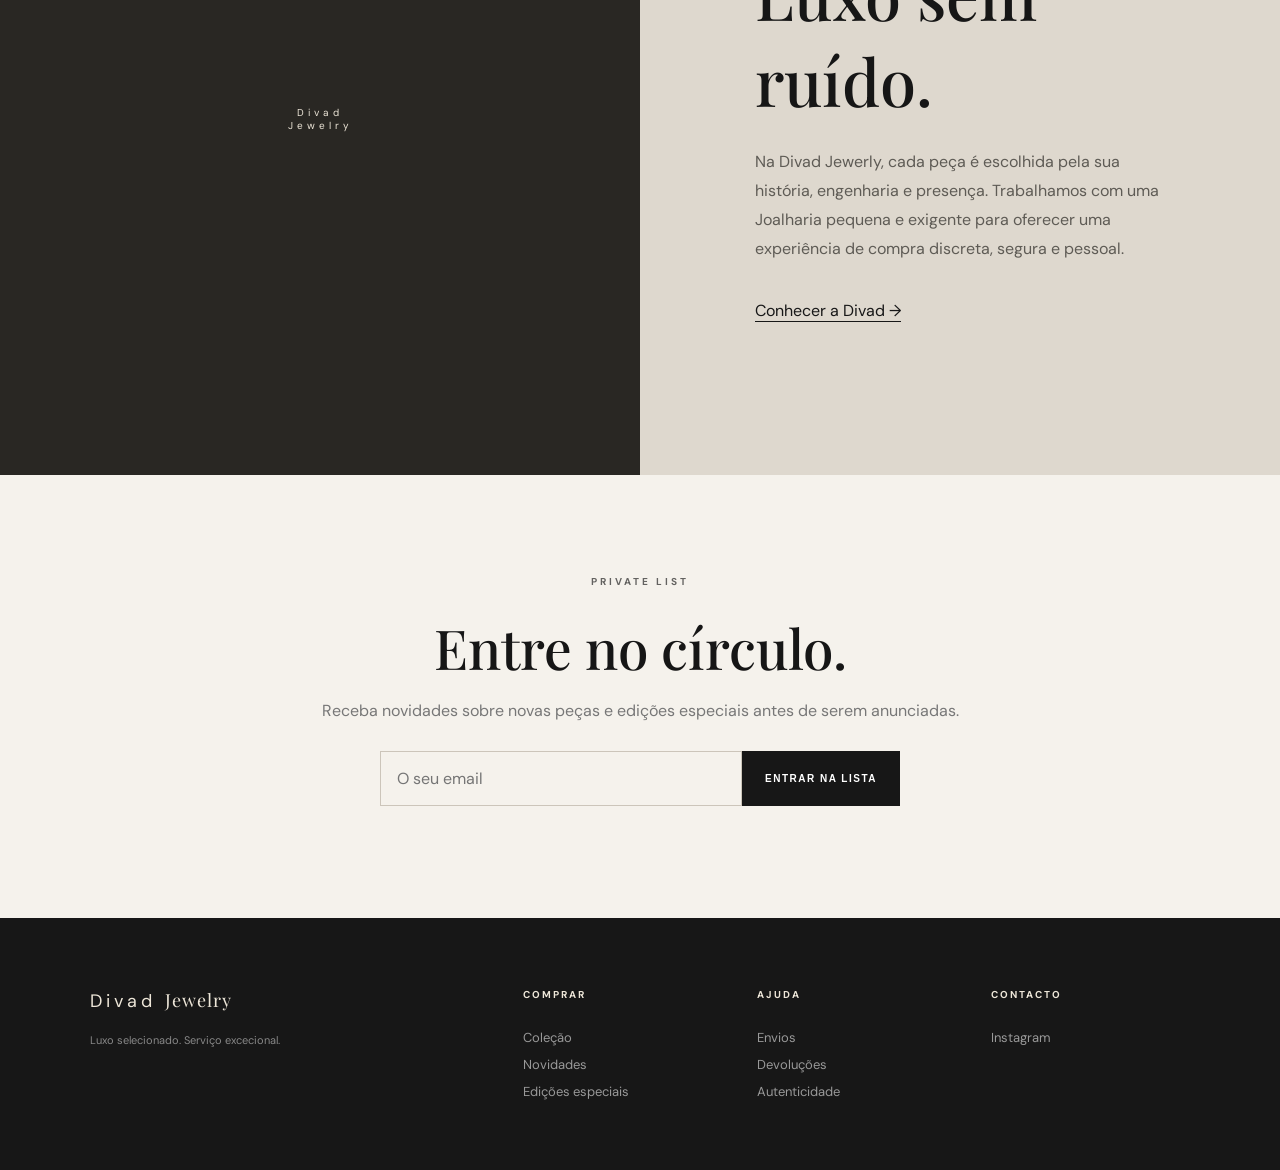
==== commit be05d945: "Refactor filter buttons and update contact info" ====
--- a/index.html
+++ b/index.html
@@ -58,15 +58,13 @@
           <h2>Peças que marcam<br>momentos.</h2>
         </div>
         <div class="filters">
-          <button class="filter active" data-filter="all">Todos</button>
+        <button class="filter active" data-filter="all">Todos</button>
           <button class="filter" data-filter="classic">Clássicos</button>
           <button class="filter" data-filter="sport">Desportivos</button>
-          <button class="filter" data-filter="sport">Formais</button>
           <button class="filter" data-filter="limited">Edições especiais</button>
           <button class="filter" data-filter="colares">Colares</button>
-          <button class="filter" data-filter="colares">Vintage</button>
-          <button class="filter" data-filter="colares">Colares</button>
-          <button class="filter" data-filter="colares">Braceletes</button>
+          <button class="filter" data-filter="Vintage">Vintage</button>
+          <button class="filter" data-filter="Braceletes">Braceletes</button>
         </div>
       </div>
       <div class="products" id="products"></div>
@@ -98,7 +96,7 @@
     <div class="footer-brand">Divad <span>Jewelry</span><p>Luxo selecionado. Serviço excecional.</p></div>
     <div><h4>Comprar</h4><a href="#colecao">Coleção</a><a href="#">Novidades</a><a href="#">Edições especiais</a></div>
     <div><h4>Ajuda</h4><a href="#">Envios</a><a href="#">Devoluções</a><a href="#">Autenticidade</a></div>
-    <div><h4>Contacto</h4><a href="mailto:hello@maison-aureum.com">hello@maison-aureum.com</a><a href="https://www.instagram.com/divadjewerly.pt?utm_source=ig_web_button_share_sheet&stkn=ZDNlZDc0MzIxNw==" target="_blank">Instagram</a></div>
+    <div><h4>Contacto</h4><a href="https://www.instagram.com/divadjewerly.pt?utm_source=ig_web_button_share_sheet&stkn=ZDNlZDc0MzIxNw==" target="_blank">Instagram</a></div>
   </footer>
 
   <aside class="cart" id="cart">
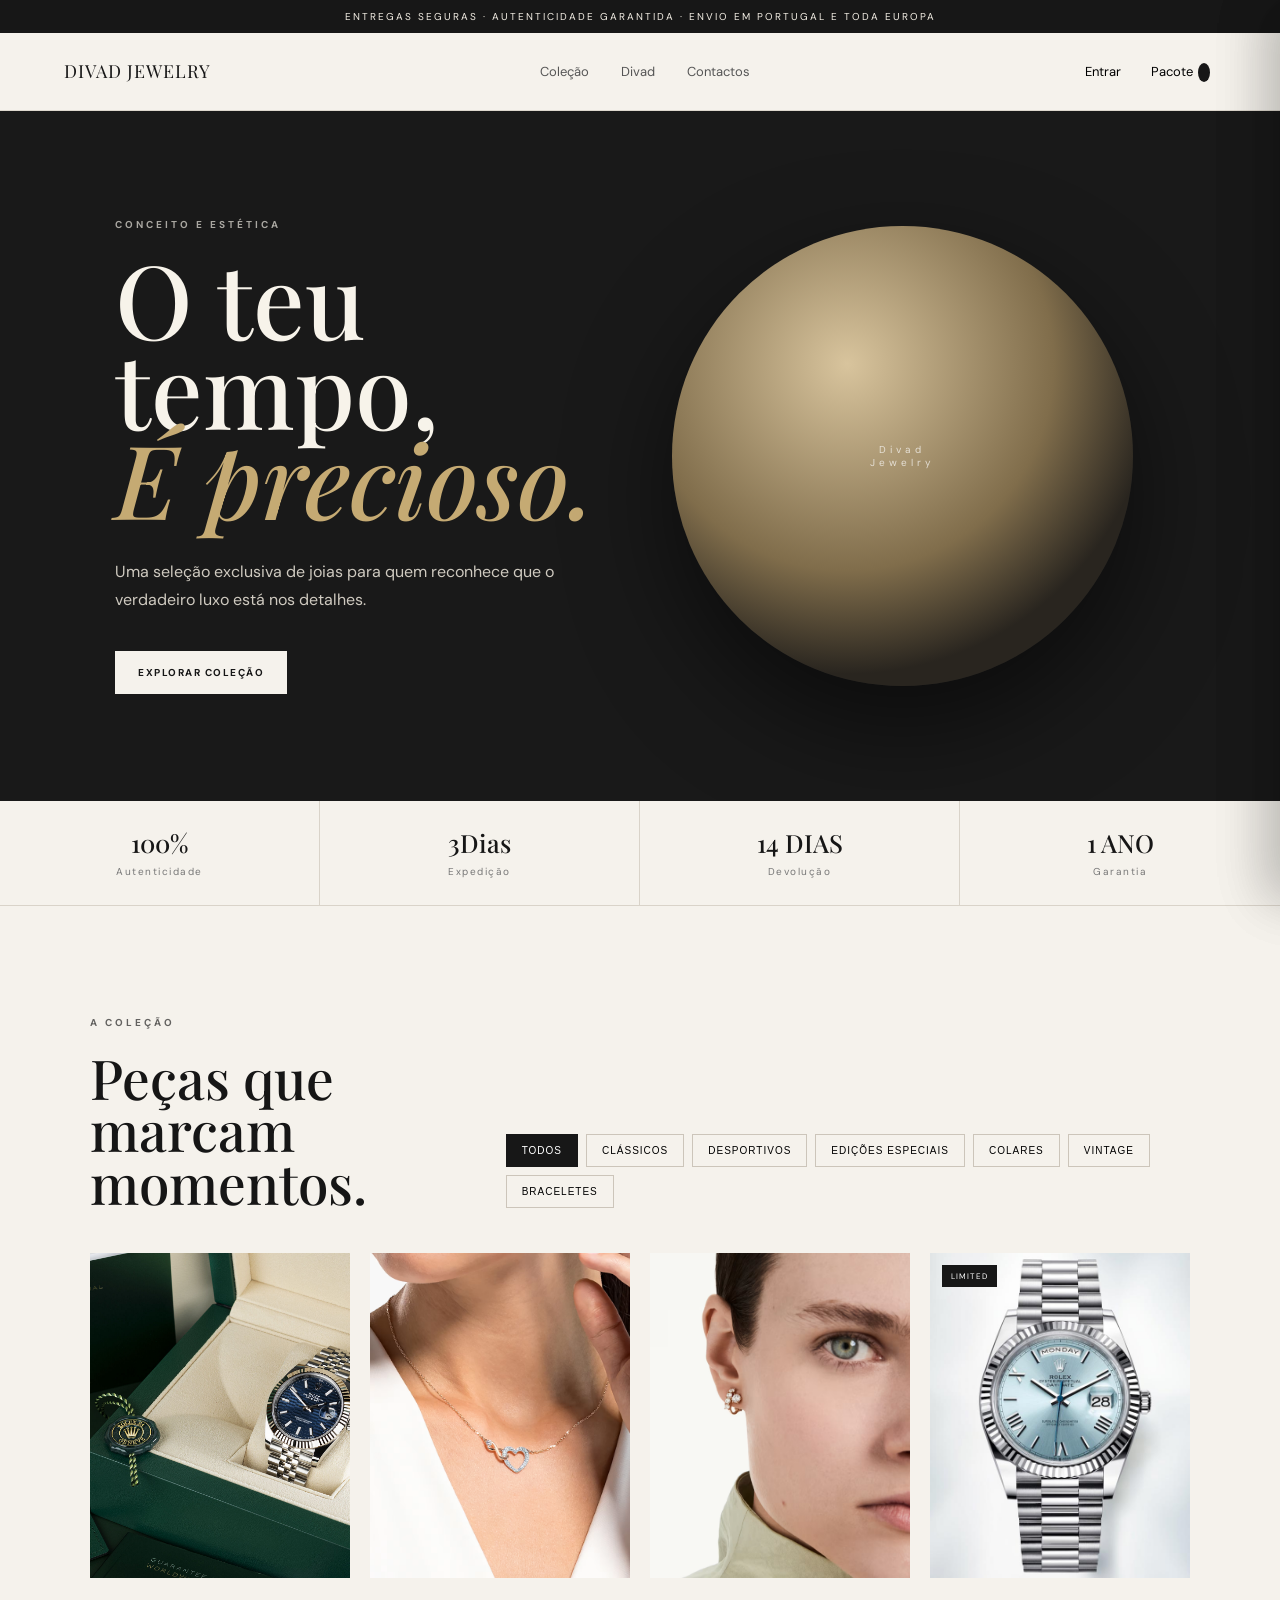
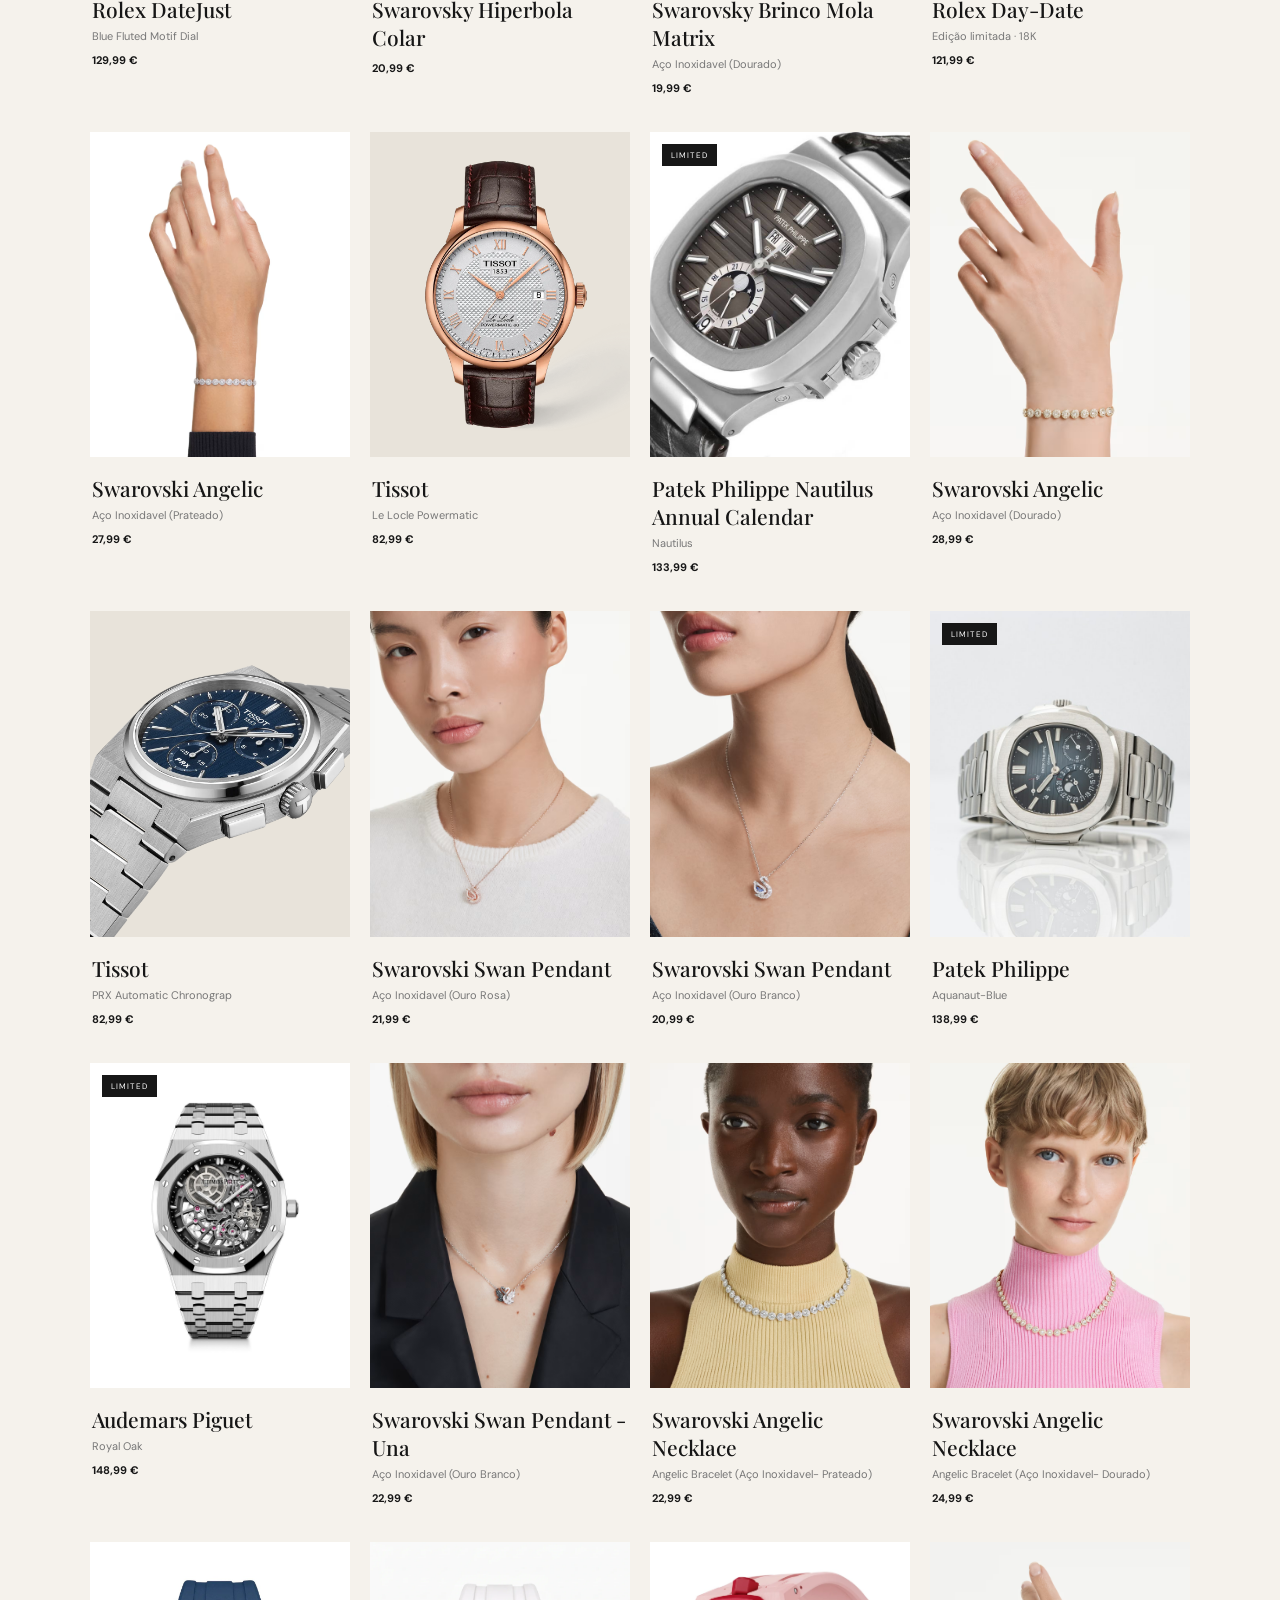
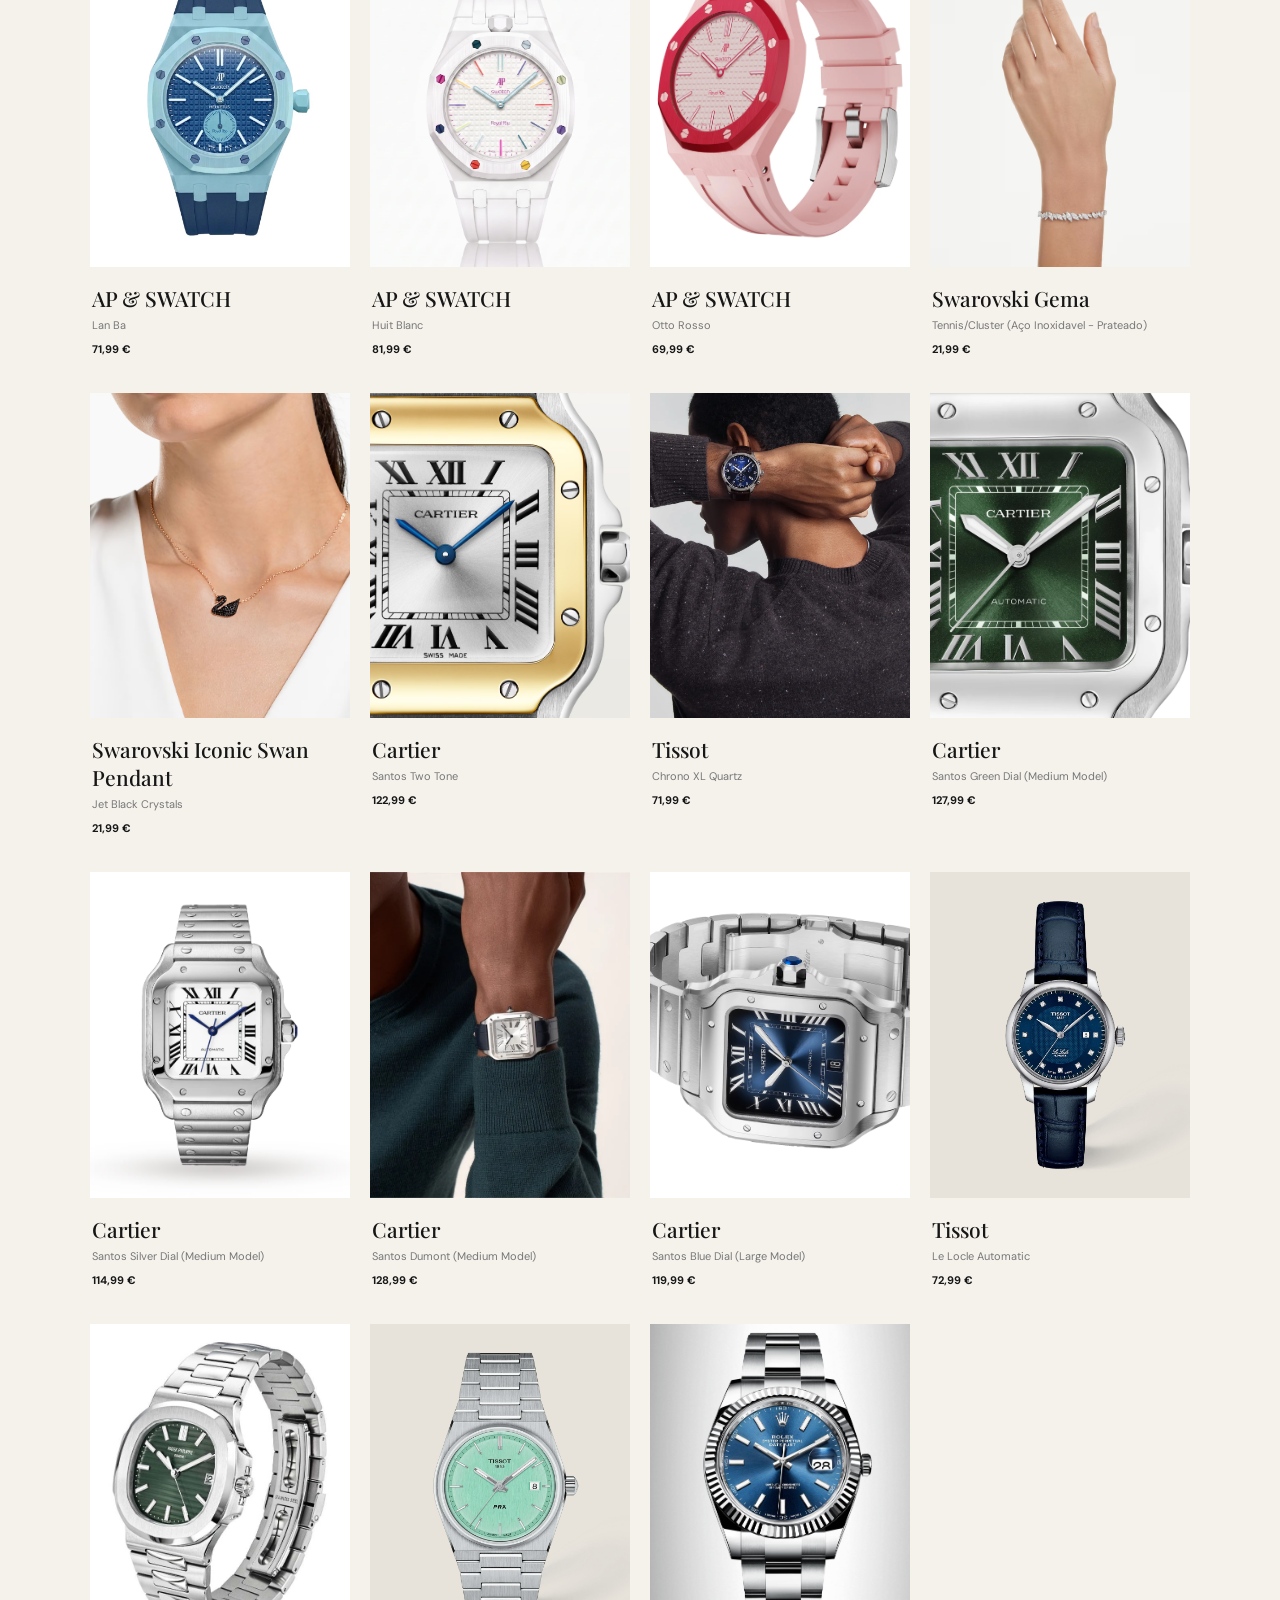
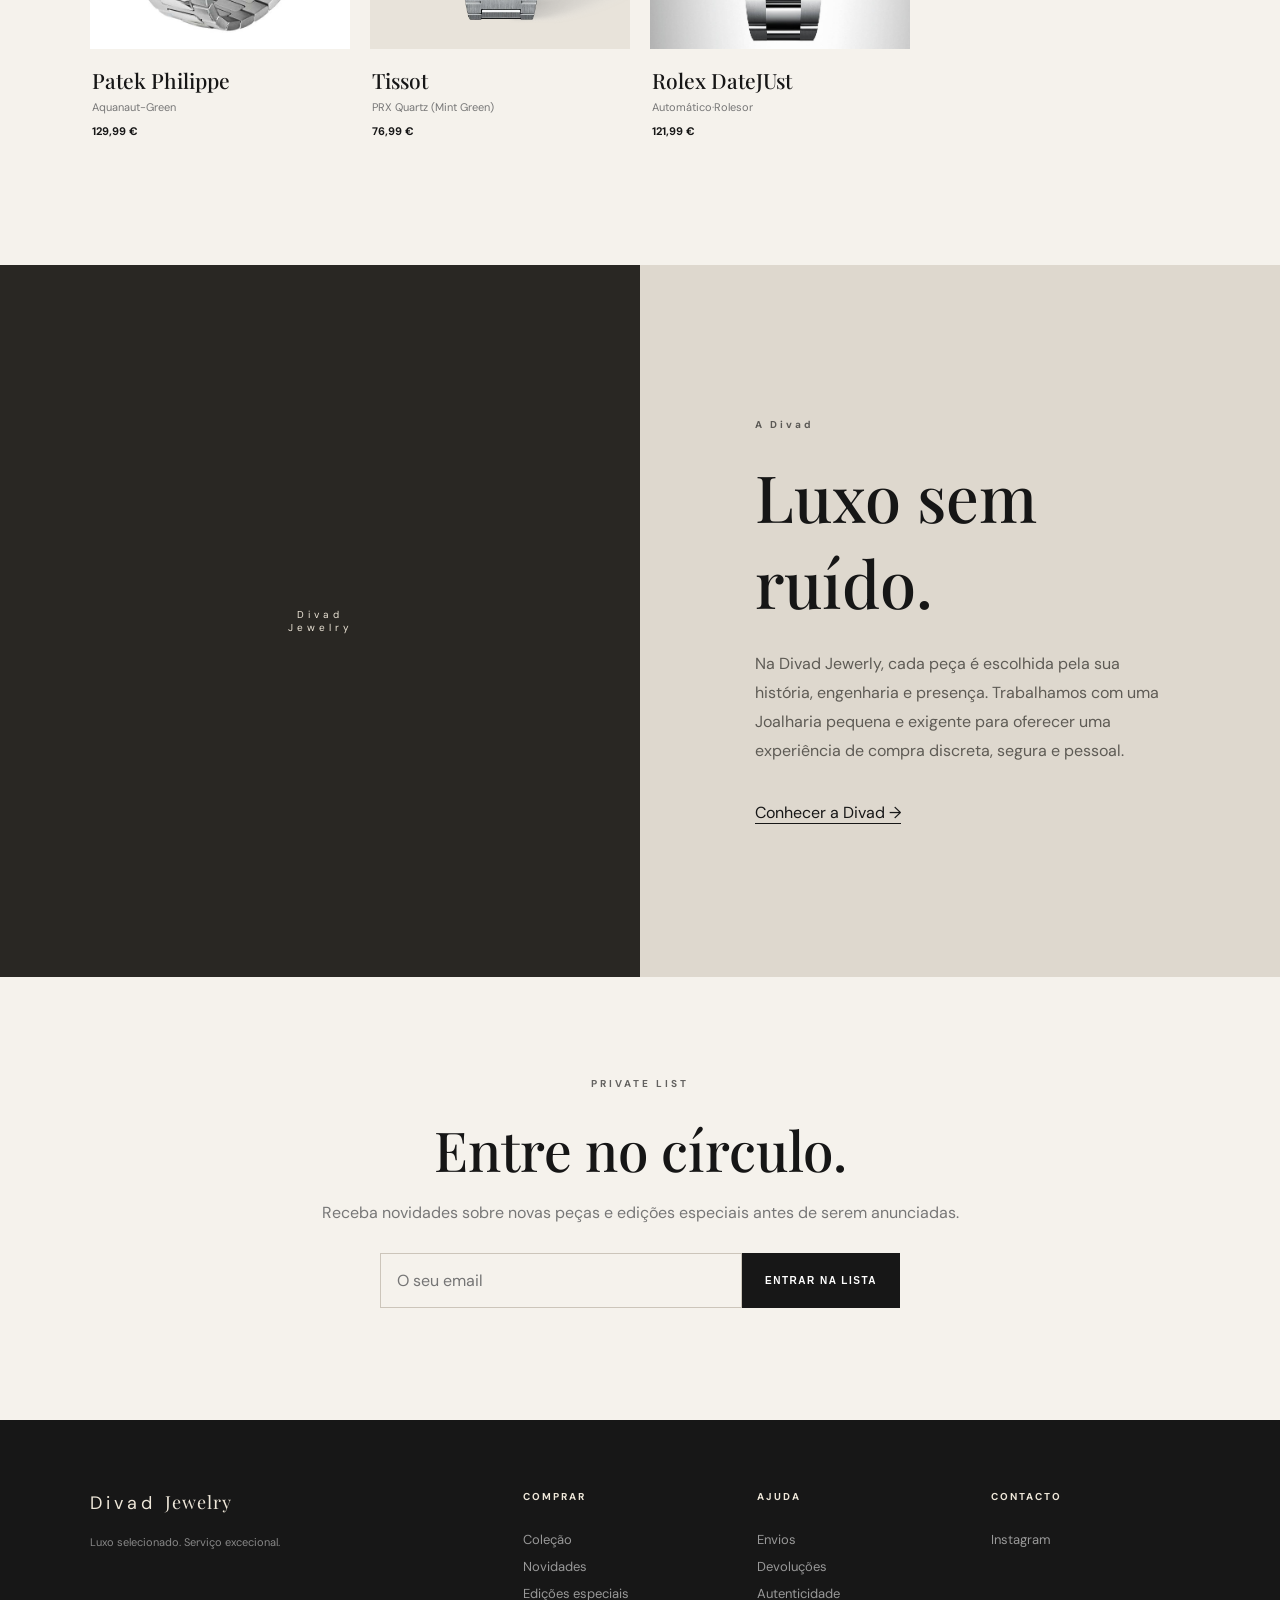
==== commit 41704364: "Update shipping time from '48H' to '3Dias'" ====
--- a/index.html
+++ b/index.html
@@ -46,7 +46,7 @@
 
     <section class="trust">
       <div><strong>100%</strong><span>Autenticidade</span></div>
-      <div><strong>48H</strong><span>Expedição</span></div>
+      <div><strong>3Dias</strong><span>Expedição</span></div>
       <div><strong>14 DIAS</strong><span>Devolução</span></div>
       <div><strong>1 ANO</strong><span>Garantia</span></div>
     </section>
